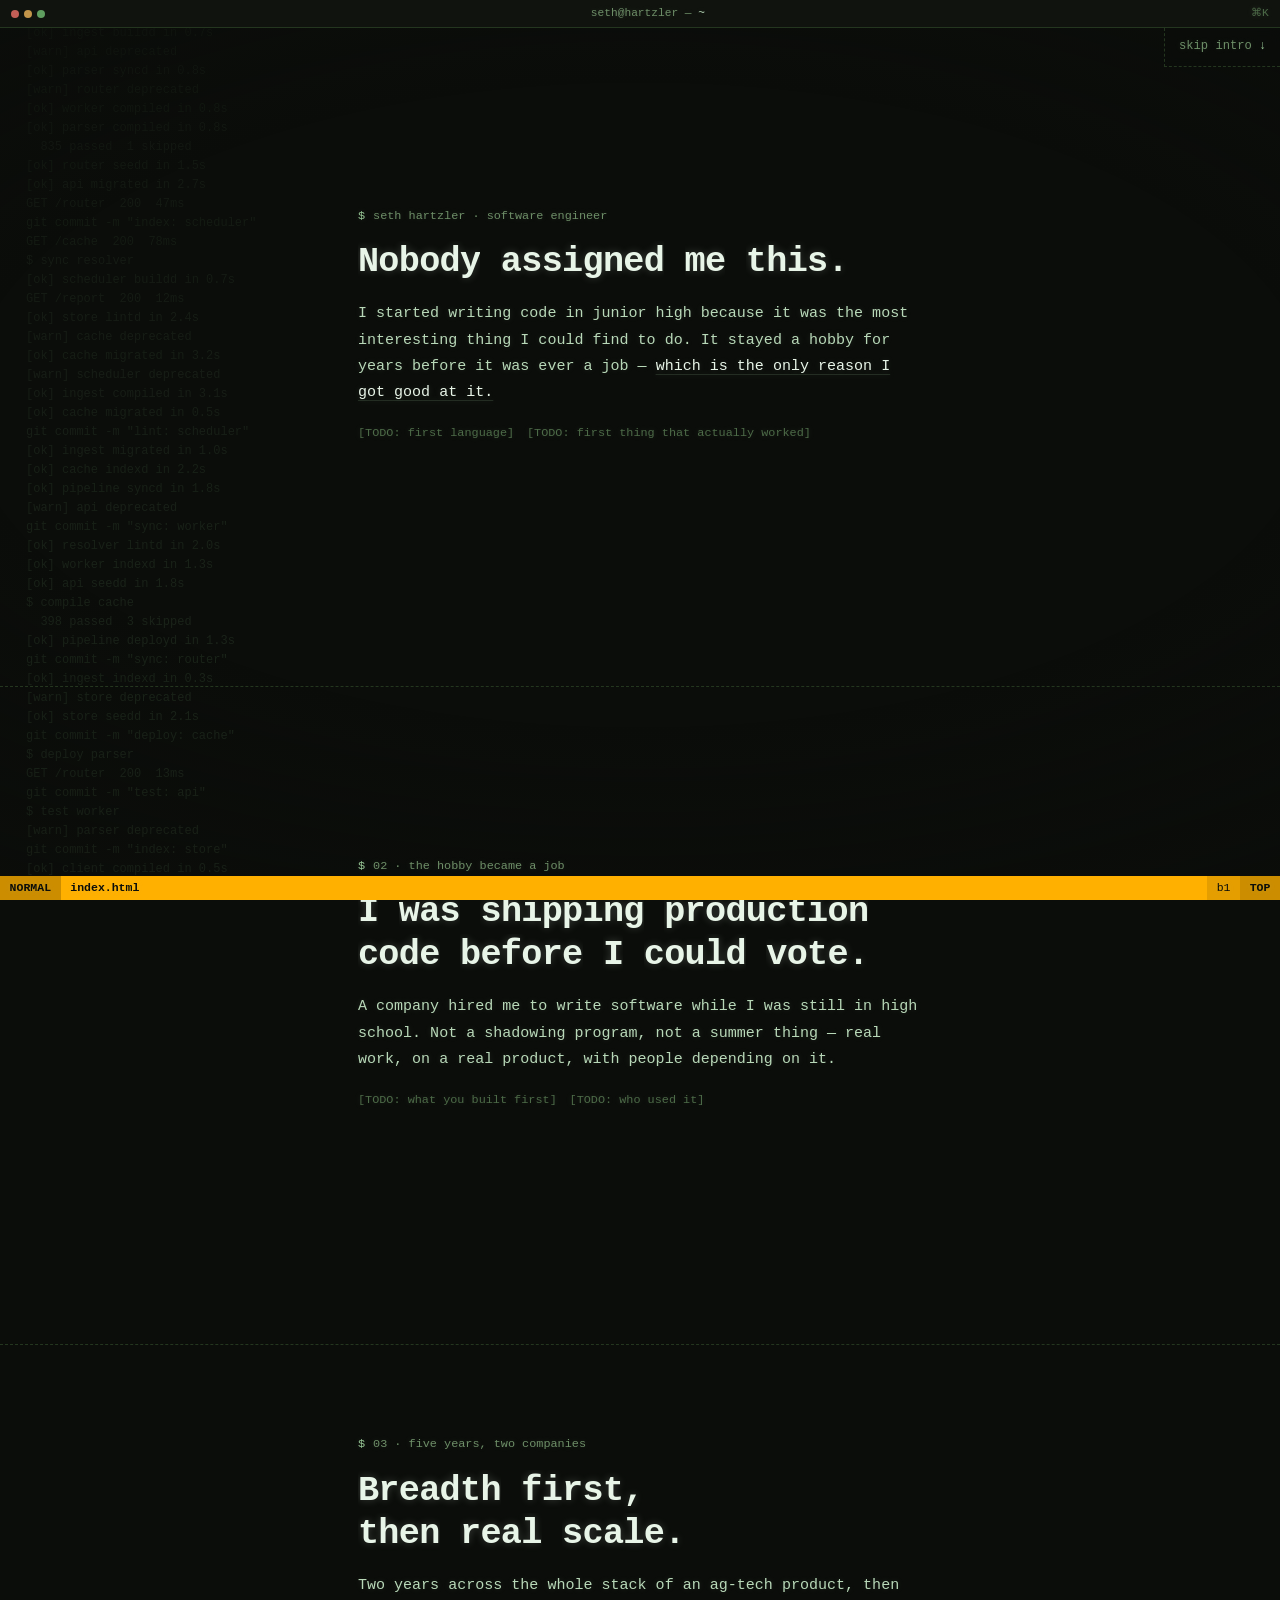
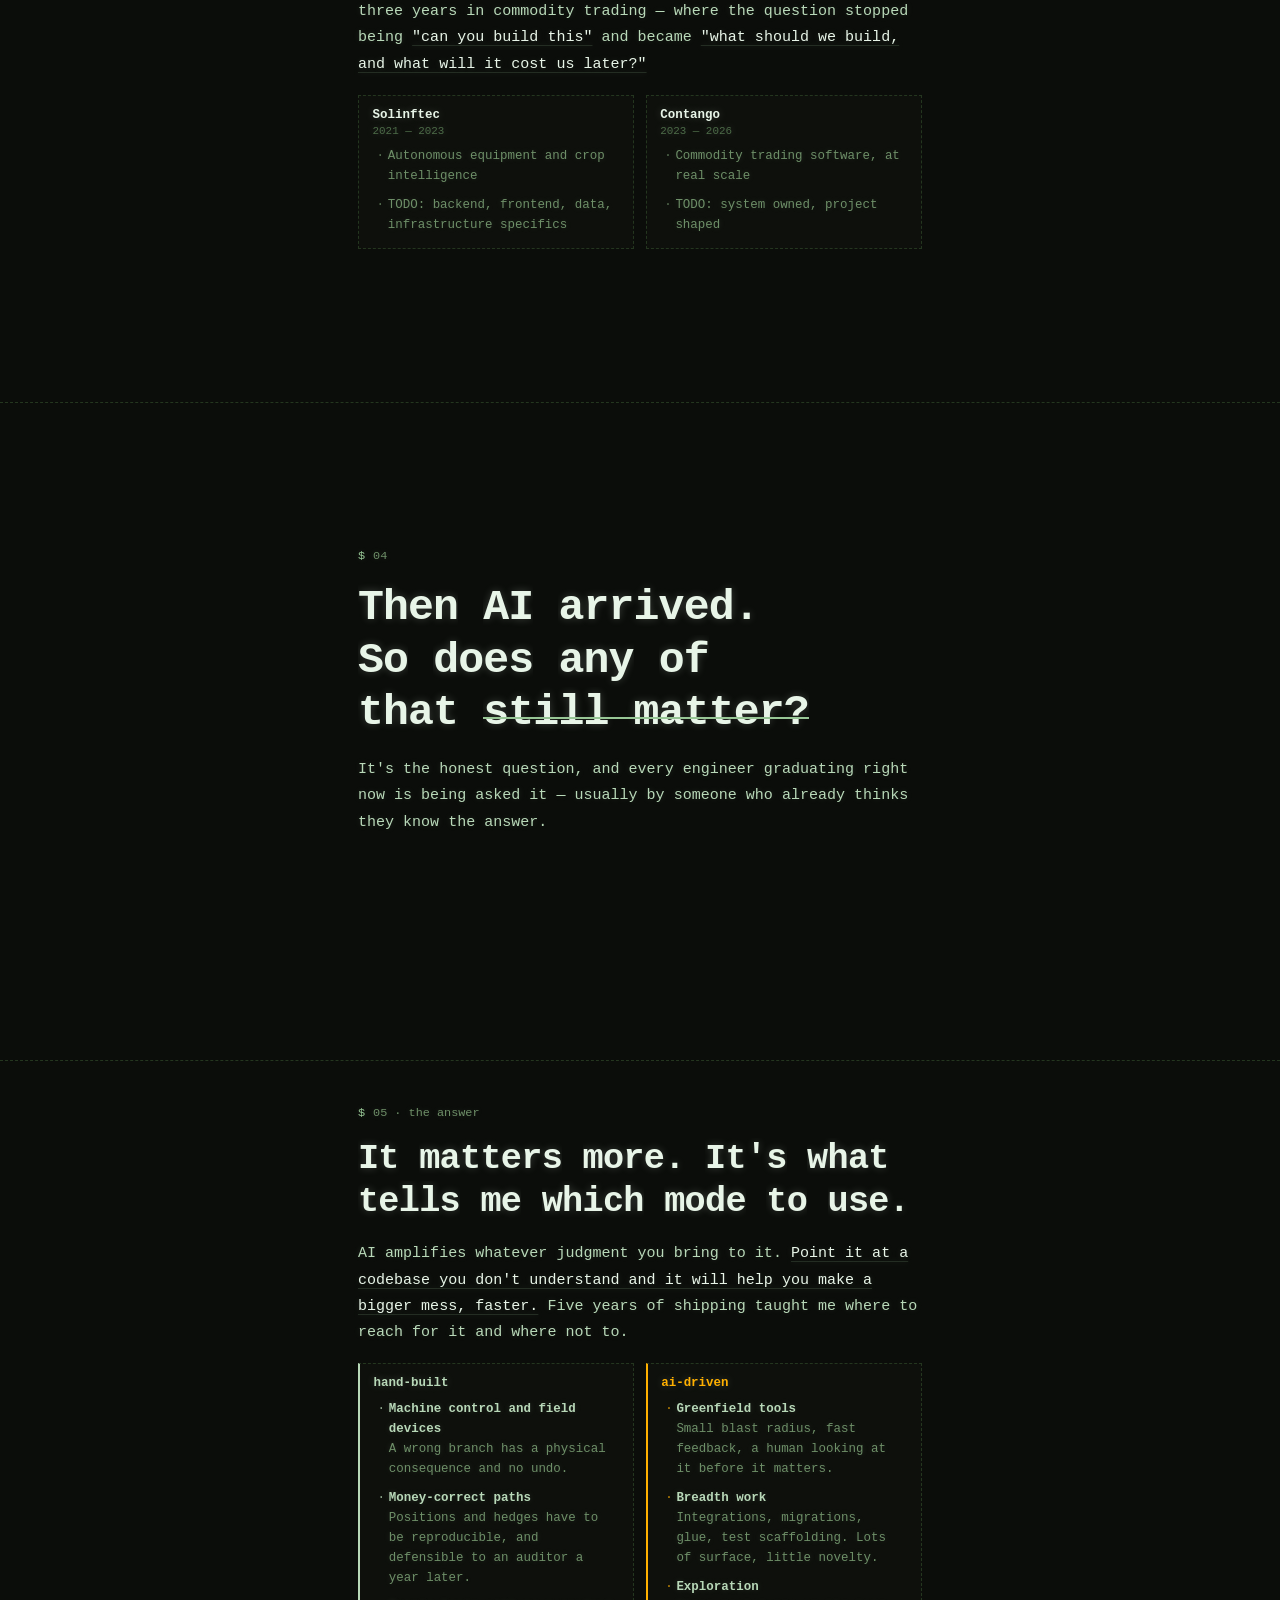
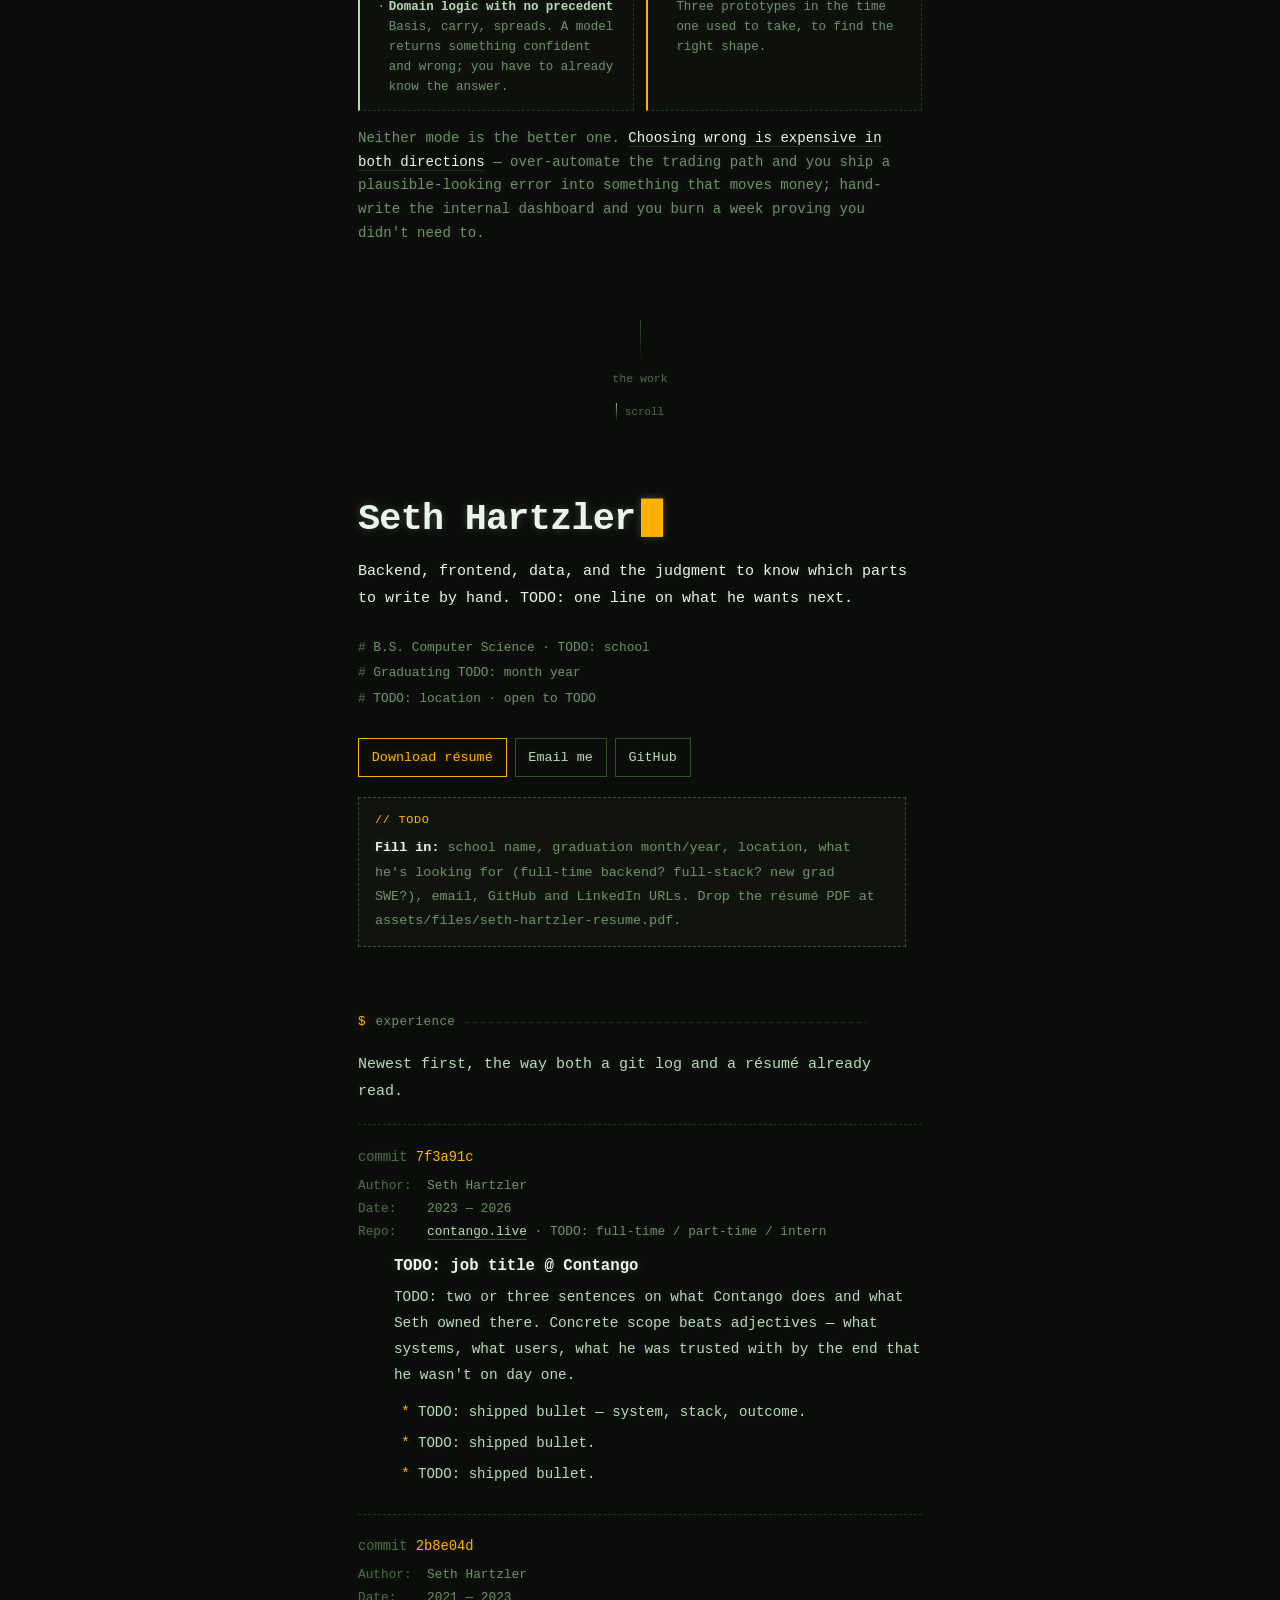
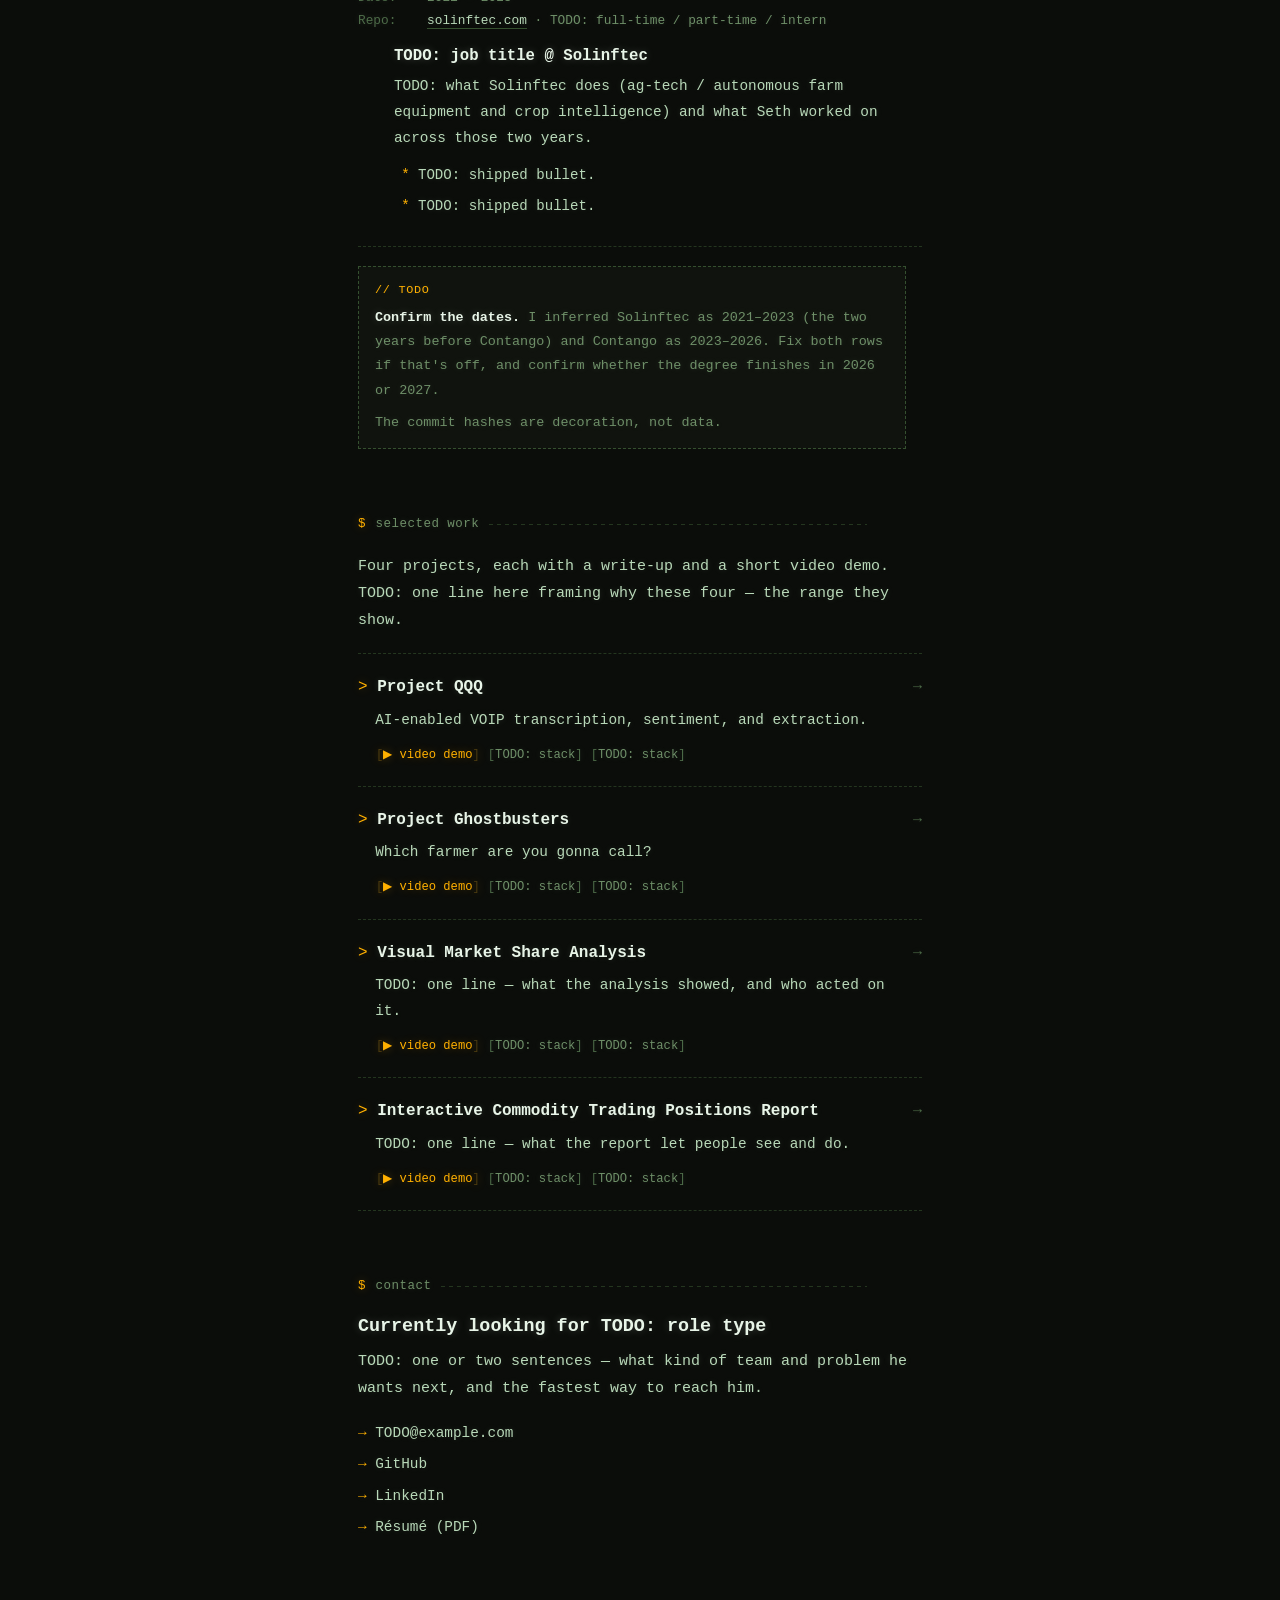
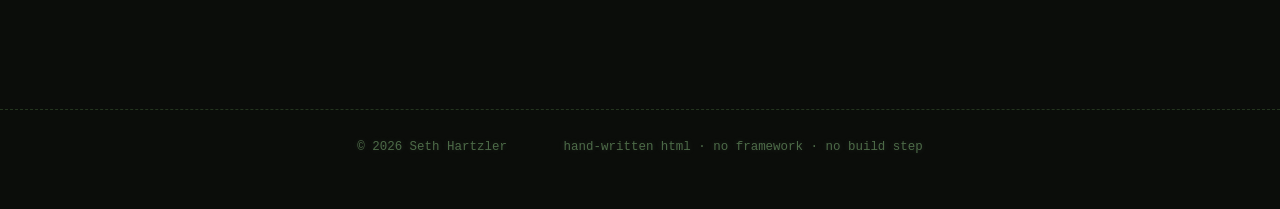
==== index.html @ ca071754 "Initial commit" ====
<!doctype html>
<html lang="en">
<head>
<meta charset="utf-8">
<meta name="viewport" content="width=device-width, initial-scale=1">
<title>Seth Hartzler — Software Engineer</title>
<meta name="description" content="Self-taught in junior high, shipping production code by high school, five years across ag-tech and commodity trading. Now building with AI leverage on top of it.">

<meta property="og:type" content="website">
<meta property="og:title" content="Seth Hartzler — Software Engineer">
<meta property="og:description" content="Five years of production engineering, started as a high school senior.">
<meta property="og:url" content="https://TODO-domain.com/">
<meta property="og:image" content="https://TODO-domain.com/assets/img/og.png">
<meta name="twitter:card" content="summary_large_image">

<link rel="stylesheet" href="assets/css/site.css">
<link rel="stylesheet" href="assets/css/story.css">
<link rel="icon" href="data:image/svg+xml,<svg xmlns='http://www.w3.org/2000/svg' viewBox='0 0 100 100'><text y='.82em' font-size='78' fill='%23ffb000' font-family='monospace'>&gt;_</text></svg>">
</head>
<body class="story">

<a class="skip" href="#site">Skip to content</a>

<canvas id="stream" aria-hidden="true"></canvas>
<div class="st-vig" aria-hidden="true"></div>

<a class="st-skip" href="#site">skip intro</a>

<header class="site-head">
  <div class="site-head__inner">
    <a class="brand" href="#site">Seth Hartzler</a>
    <nav class="nav">
      <a href="#projects">work</a>
      <a href="about.html">about</a>
      <a href="#contact">contact</a>
    </nav>
  </div>
</header>

<!-- ============================ THE INTRO ============================ -->
<div class="st-story">

  <!-- 1 -->
  <section class="st-beat" id="b1">
    <div class="st-inner">
      <p class="st-tag">seth hartzler · software engineer</p>
      <h2 data-split>Nobody assigned me this.</h2>
      <p class="st-lede st-rv">I started writing code in junior high because it was the most
        interesting thing I could find to do. It stayed a hobby for years before it was ever a
        job — <em>which is the only reason I got good at it.</em></p>
      <div class="st-chips st-rv st-rv--2">
        <span class="st-chip st-chip--ph">TODO: first language</span>
        <span class="st-chip st-chip--ph">TODO: first thing that actually worked</span>
      </div>
    </div>
    <div class="st-hint"><i></i>scroll</div>
  </section>

  <!-- 2 -->
  <section class="st-beat" id="b2">
    <div class="st-inner">
      <p class="st-tag">02 · the hobby became a job</p>
      <h2 data-split>I was shipping production code before I could vote.</h2>
      <p class="st-lede st-rv">A company hired me to write software while I was still in high
        school. Not a shadowing program, not a summer thing — real work, on a real product, with
        people depending on it.</p>
      <div class="st-chips st-rv st-rv--2">
        <span class="st-chip st-chip--ph">TODO: what you built first</span>
        <span class="st-chip st-chip--ph">TODO: who used it</span>
      </div>
    </div>
  </section>

  <!-- 3 · breadth then scale (formerly two separate beats) -->
  <section class="st-beat" id="b3">
    <div class="st-inner">
      <p class="st-tag">03 · five years, two companies</p>
      <h2 data-split>Breadth first, then real scale.</h2>
      <p class="st-lede st-rv">Two years across the whole stack of an ag-tech product, then three
        years in commodity trading — where the question stopped being <em>"can you build this"</em>
        and became <em>"what should we build, and what will it cost us later?"</em></p>
      <div class="st-cols st-rv st-rv--2">
        <div class="st-col">
          <h3>Solinftec<span>2021 — 2023</span></h3>
          <ul>
            <li>Autonomous equipment and crop intelligence</li>
            <li>TODO: backend, frontend, data, infrastructure specifics</li>
          </ul>
        </div>
        <div class="st-col">
          <h3>Contango<span>2023 — 2026</span></h3>
          <ul>
            <li>Commodity trading software, at real scale</li>
            <li>TODO: system owned, project shaped</li>
          </ul>
        </div>
      </div>
    </div>
  </section>

  <!-- 4 · the rupture -->
  <section class="st-beat" id="b4">
    <div class="st-inner">
      <p class="st-tag">04</p>
      <h2 data-split>Then AI arrived. So does any of that <span class="st-strike">still matter?</span></h2>
      <p class="st-lede st-rv">It's the honest question, and every engineer graduating right now
        is being asked it — usually by someone who already thinks they know the answer.</p>
    </div>
  </section>

  <!-- 5 · the answer, and the two modes -->
  <section class="st-beat" id="b5">
    <div class="st-inner">
      <p class="st-tag">05 · the answer</p>
      <h2 data-split>It matters more. It's what tells me which mode to use.</h2>
      <p class="st-lede st-rv">AI amplifies whatever judgment you bring to it. <em>Point it at a
        codebase you don't understand and it will help you make a bigger mess, faster.</em> Five
        years of shipping taught me where to reach for it and where not to.</p>

      <div class="st-cols st-rv st-rv--2">
        <div class="st-col st-col--hand">
          <h3>hand-built</h3>
          <ul>
            <li><b>Machine control and field devices</b>
              A wrong branch has a physical consequence and no undo.</li>
            <li><b>Money-correct paths</b>
              Positions and hedges have to be reproducible, and defensible to an auditor a year
              later.</li>
            <li><b>Domain logic with no precedent</b>
              Basis, carry, spreads. A model returns something confident and wrong; you have to
              already know the answer.</li>
          </ul>
        </div>
        <div class="st-col st-col--ai">
          <h3>ai-driven</h3>
          <ul>
            <li><b>Greenfield tools</b>
              Small blast radius, fast feedback, a human looking at it before it matters.</li>
            <li><b>Breadth work</b>
              Integrations, migrations, glue, test scaffolding. Lots of surface, little novelty.</li>
            <li><b>Exploration</b>
              Three prototypes in the time one used to take, to find the right shape.</li>
          </ul>
        </div>
      </div>

      <p class="st-close st-rv st-rv--2">Neither mode is the better one. <em>Choosing wrong is
        expensive in both directions</em> — over-automate the trading path and you ship a
        plausible-looking error into something that moves money; hand-write the internal dashboard
        and you burn a week proving you didn't need to.</p>
    </div>
  </section>

  <div class="st-handoff"><i></i>the work</div>
</div>

<main id="site">

  <!-- ===================================================== HERO ========= -->
  <section class="hero">
    <div class="wrap">
      <h1>Seth Hartzler</h1>
      <p class="lede">
        Backend, frontend, data, and the judgment to know which parts to write
        by hand. TODO: one line on what he wants next.
      </p>

      <div class="hero__meta">
        <span>B.S. Computer Science · TODO: school</span>
        <span>Graduating TODO: month year</span>
        <span>TODO: location · open to TODO</span>
      </div>

      <div class="actions">
        <a class="btn btn--primary" href="assets/files/seth-hartzler-resume.pdf">Download résumé</a>
        <a class="btn" href="mailto:TODO@example.com">Email me</a>
        <a class="btn" href="https://github.com/TODO">GitHub</a>
      </div>

      <div class="todo">
        <p><strong>Fill in:</strong> school name, graduation month/year, location,
        what he's looking for (full-time backend? full-stack? new grad SWE?), email,
        GitHub and LinkedIn URLs. Drop the résumé PDF at
        <code>assets/files/seth-hartzler-resume.pdf</code>.</p>
      </div>
    </div>
  </section>

  <!-- =============================================== EXPERIENCE ========= -->
  <section id="experience">
    <div class="wrap">
      <p class="eyebrow">Experience</p>
      <p>Newest first, the way both a git log and a résumé already read.</p>

      <div class="gitlog">

        <article class="commit">
          <p class="commit__hash">7f3a91c</p>
          <p class="commit__meta"><b>Author:</b> Seth Hartzler</p>
          <p class="commit__meta"><b>Date:</b> 2023 — 2026</p>
          <p class="commit__meta"><b>Repo:</b> <a href="https://contango.live" target="_blank" rel="noopener">contango.live</a> · TODO: full-time / part-time / intern</p>
          <div class="commit__body">
            <h3>TODO: job title @ Contango</h3>
            <p>
              TODO: two or three sentences on what Contango does and what Seth
              owned there. Concrete scope beats adjectives — what systems, what
              users, what he was trusted with by the end that he wasn't on day one.
            </p>
            <ul>
              <li>TODO: shipped bullet — system, stack, outcome.</li>
              <li>TODO: shipped bullet.</li>
              <li>TODO: shipped bullet.</li>
            </ul>
          </div>
        </article>

        <article class="commit">
          <p class="commit__hash">2b8e04d</p>
          <p class="commit__meta"><b>Author:</b> Seth Hartzler</p>
          <p class="commit__meta"><b>Date:</b> 2021 — 2023</p>
          <p class="commit__meta"><b>Repo:</b> <a href="https://www.solinftec.com/en-us/" target="_blank" rel="noopener">solinftec.com</a> · TODO: full-time / part-time / intern</p>
          <div class="commit__body">
            <h3>TODO: job title @ Solinftec</h3>
            <p>
              TODO: what Solinftec does (ag-tech / autonomous farm equipment and
              crop intelligence) and what Seth worked on across those two years.
            </p>
            <ul>
              <li>TODO: shipped bullet.</li>
              <li>TODO: shipped bullet.</li>
            </ul>
          </div>
        </article>

      </div>

      <div class="todo">
        <p><strong>Confirm the dates.</strong> I inferred Solinftec as 2021–2023
        (the two years before Contango) and Contango as 2023–2026. Fix both rows
        if that's off, and confirm whether the degree finishes in 2026 or 2027.</p>
        <p>The commit hashes are decoration, not data.</p>
      </div>
    </div>
  </section>

  <!-- ================================================= PROJECTS ========= -->
  <section id="projects">
    <div class="wrap">
      <p class="eyebrow">Selected work</p>
      <p>
        Four projects, each with a write-up and a short video demo.
        TODO: one line here framing why these four — the range they show.
      </p>

      <div class="projects">

        <a class="project" href="projects/project-qqq.html">
          <div class="project__row">
            <span class="project__name">Project QQQ</span>
            <span class="project__arrow">→</span>
          </div>
          <p class="project__desc">
            AI-enabled VOIP transcription, sentiment, and extraction.
          </p>
          <div class="project__tags">
            <span class="tag tag--video">▶ video demo</span>
            <span class="tag">TODO: stack</span>
            <span class="tag">TODO: stack</span>
          </div>
        </a>

        <a class="project" href="projects/project-ghostbusters.html">
          <div class="project__row">
            <span class="project__name">Project Ghostbusters</span>
            <span class="project__arrow">→</span>
          </div>
          <p class="project__desc">
            Which farmer are you gonna call?
          </p>
          <div class="project__tags">
            <span class="tag tag--video">▶ video demo</span>
            <span class="tag">TODO: stack</span>
            <span class="tag">TODO: stack</span>
          </div>
        </a>

        <a class="project" href="projects/market-share-analysis.html">
          <div class="project__row">
            <span class="project__name">Visual Market Share Analysis</span>
            <span class="project__arrow">→</span>
          </div>
          <p class="project__desc">
            TODO: one line — what the analysis showed, and who acted on it.
          </p>
          <div class="project__tags">
            <span class="tag tag--video">▶ video demo</span>
            <span class="tag">TODO: stack</span>
            <span class="tag">TODO: stack</span>
          </div>
        </a>

        <a class="project" href="projects/positions-report.html">
          <div class="project__row">
            <span class="project__name">Interactive Commodity Trading Positions Report</span>
            <span class="project__arrow">→</span>
          </div>
          <p class="project__desc">
            TODO: one line — what the report let people see and do.
          </p>
          <div class="project__tags">
            <span class="tag tag--video">▶ video demo</span>
            <span class="tag">TODO: stack</span>
            <span class="tag">TODO: stack</span>
          </div>
        </a>

      </div>
    </div>
  </section>

  <!-- ================================================== CONTACT ========= -->
  <section id="contact">
    <div class="wrap">
      <p class="eyebrow">Contact</p>
      <h2>Currently looking for TODO: role type</h2>
      <p>
        TODO: one or two sentences — what kind of team and problem he wants next,
        and the fastest way to reach him.
      </p>
      <div class="contact-links">
        <a href="mailto:TODO@example.com">TODO@example.com</a>
        <a href="https://github.com/TODO" target="_blank" rel="noopener">GitHub</a>
        <a href="https://linkedin.com/in/TODO" target="_blank" rel="noopener">LinkedIn</a>
        <a href="assets/files/seth-hartzler-resume.pdf">Résumé (PDF)</a>
      </div>
    </div>
  </section>

</main>

<footer class="site-foot">
  <div class="wrap">
    <span>© <span id="year">2026</span> Seth Hartzler</span>
    <span>hand-written html · no framework · no build step</span>
  </div>
</footer>

<script src="assets/js/site.js"></script>
<script src="assets/js/terminal.js"></script>
<script src="assets/js/story.js"></script>
</body>
</html>
---- assets/css/site.css ----
/* ==========================================================================
   Seth Hartzler — portfolio
   Design system: TERMINAL. Committed single theme (phosphor on near-black).
   No build step, no dependencies, no webfonts.

   Two deliberate constraints:
     · Everything is monospace, but prose is tuned (15px / 1.8 / 68ch) so the
       long project write-ups stay readable rather than authentically painful.
     · A real print stylesheet at the bottom flips the whole site to black-on-
       white, because recruiters print things and phosphor-on-black does not.
   ========================================================================== */

:root{
  /* ground */
  --bg:#0b0d0a;
  --bg-raised:#10130e;
  --bg-sunken:#070805;

  /* phosphor */
  --text:#b8d8b8;        /* body */
  --text-bright:#e8f5e8; /* headings, emphasis */
  --text-mute:#6e8f68;   /* secondary — 5.4:1 on --bg, passes AA */
  --text-dim:#4d6b48;    /* decoration only, never sole carrier of meaning */

  /* amber — the single accent. Used sparingly: it means "act here". */
  --amber:#ffb000;
  --amber-dim:#4a3a10;

  --rule:#24361f;
  --rule-firm:#35502f;

  --mono:ui-monospace,SFMono-Regular,"SF Mono",Menlo,Consolas,"Liberation Mono",monospace;

  --measure:68ch;
  --gutter:1.5rem;
}

/* --- reset ---------------------------------------------------------------- */
*,*::before,*::after{box-sizing:border-box}
html{-webkit-text-size-adjust:100%;scroll-behavior:smooth}
@media (prefers-reduced-motion:reduce){
  html{scroll-behavior:auto}
  *,*::before,*::after{animation:none!important;transition-duration:.01ms!important}
}
body{
  margin:0;
  background:var(--bg);
  color:var(--text);
  font-family:var(--mono);
  font-size:15px;
  line-height:1.8;
  -webkit-font-smoothing:antialiased;
}
img,video{max-width:100%;height:auto;display:block}
a{color:inherit}

/* --- layout --------------------------------------------------------------- */
.wrap{max-width:var(--measure);margin:0 auto;padding:0 var(--gutter)}
.wrap--wide{max-width:82ch}
main{padding-bottom:6rem}
section+section{margin-top:4rem}

/* --- header --------------------------------------------------------------- */
.site-head{
  position:sticky;top:0;z-index:50;
  background:rgba(11,13,10,.92);
  backdrop-filter:blur(8px);
  border-bottom:1px dashed var(--rule);
}
.site-head__inner{
  max-width:82ch;margin:0 auto;padding:.7rem var(--gutter);
  display:flex;align-items:center;gap:1.1rem;
}
.brand{text-decoration:none;margin-right:auto;color:var(--amber);font-size:.92rem}
.brand::before{content:"~/";color:var(--text-dim)}
.brand:hover{color:var(--text-bright)}

.nav{display:flex;gap:.85rem;align-items:center}
.nav a{text-decoration:none;color:var(--text-mute);font-size:.84rem}
.nav a::before{content:"[";color:var(--text-dim)}
.nav a::after{content:"]";color:var(--text-dim)}
.nav a:hover{color:var(--text-bright)}
.nav a:hover::before,.nav a:hover::after{color:var(--amber)}
.nav a[aria-current="page"]{color:var(--text-bright)}
.nav a[aria-current="page"]::before,
.nav a[aria-current="page"]::after{color:var(--amber)}
@media (max-width:34rem){
  .site-head__inner{gap:.7rem}
  .nav{gap:.55rem}
  .nav a{font-size:.78rem}
}

/* --- type ----------------------------------------------------------------- */
h1,h2,h3{line-height:1.25;margin:0 0 .6rem;color:var(--text-bright);font-weight:700}
h1{font-size:clamp(1.7rem,5vw,2.3rem);letter-spacing:-.02em}
h2{font-size:1.15rem}
h3{font-size:1rem}
p{margin:0 0 1.2rem;max-width:var(--measure)}
p.lede{color:var(--text-bright)}
strong{color:var(--text-bright);font-weight:700}
em{color:var(--text-bright);font-style:normal;text-decoration:underline;
   text-decoration-color:var(--amber-dim);text-underline-offset:3px}

/* section labels read as commands: `$ experience` ------------------------- */
.eyebrow{
  font-size:.78rem;letter-spacing:.04em;text-transform:lowercase;
  color:var(--text-mute);margin:0 0 1.1rem;
  display:flex;align-items:center;gap:.6rem;
}
.eyebrow::before{content:"$";color:var(--amber);flex:none}
.eyebrow::after{content:"";flex:1;height:1px;
  background:repeating-linear-gradient(90deg,var(--rule) 0 4px,transparent 4px 8px)}

.link{color:var(--amber);text-decoration:none;border-bottom:1px solid var(--amber-dim)}
.link:hover{border-bottom-color:var(--amber)}

/* --- hero ----------------------------------------------------------------- */
.hero{padding:3.5rem 0 0}
.hero h1{margin-bottom:.9rem}
.hero h1::after{
  content:"\2588";color:var(--amber);font-weight:400;margin-left:.15em;
  animation:cursor 1.05s steps(1) infinite;
}
@keyframes cursor{0%,50%{opacity:1}51%,100%{opacity:0}}
.hero .lede{max-width:62ch}
.hero__meta{
  font-size:.8rem;color:var(--text-mute);
  display:flex;flex-direction:column;gap:.15rem;margin-top:1.5rem;
}
.hero__meta span::before{content:"# ";color:var(--text-dim)}

.actions{display:flex;flex-wrap:wrap;gap:.5rem;margin-top:1.8rem}
.btn{
  display:inline-flex;align-items:center;gap:.4rem;
  padding:.4rem .8rem;font-size:.84rem;text-decoration:none;
  border:1px solid var(--rule-firm);color:var(--text);background:transparent;
  transition:border-color .15s,color .15s;
}
.btn:hover{border-color:var(--text-mute);color:var(--text-bright)}
.btn--primary{border-color:var(--amber);color:var(--amber)}
.btn--primary:hover{background:var(--amber);color:#0b0d0a;border-color:var(--amber)}

/* --- experience ----------------------------------------------------------- */
.role{
  display:grid;grid-template-columns:11ch 1fr;gap:0 1.5rem;
  padding:1.3rem 0;border-top:1px dashed var(--rule);
}
.role:last-child{border-bottom:1px dashed var(--rule)}
.role__when{font-size:.8rem;color:var(--text-mute);padding-top:.2rem;
            font-variant-numeric:tabular-nums}
.role__title{margin:0 0 .1rem;font-size:1rem}
.role__title::before{content:"> ";color:var(--amber)}
.role__org{font-size:.82rem;color:var(--text-mute);margin:0 0 .8rem}
.role__org a{color:var(--text);text-decoration:none;border-bottom:1px solid var(--rule-firm)}
.role__org a:hover{color:var(--amber);border-bottom-color:var(--amber)}
.role p:last-child{margin-bottom:0}
.role ul{margin:0;padding-left:0;list-style:none}
.role li{margin-bottom:.4rem;padding-left:1.4rem;position:relative}
.role li::before{content:"·";position:absolute;left:.45rem;color:var(--amber)}
@media (max-width:34rem){
  .role{grid-template-columns:1fr}
  .role__when{padding-top:0;margin-bottom:.35rem}
}

/* --- project list --------------------------------------------------------- */
.projects{display:grid;gap:0}
.project{
  display:block;text-decoration:none;
  padding:1.2rem 0;border-top:1px dashed var(--rule);
}
.project:last-child{border-bottom:1px dashed var(--rule)}
.project__row{display:flex;align-items:baseline;gap:.6rem}
.project__name{font-size:1rem;color:var(--text-bright);font-weight:700}
.project__name::before{content:"> ";color:var(--amber);font-weight:400}
.project__arrow{margin-left:auto;color:var(--text-dim);transition:transform .18s ease,color .18s}
.project:hover .project__name{color:var(--amber)}
.project:hover .project__arrow{transform:translateX(4px);color:var(--amber)}
.project__desc{color:var(--text);margin:.35rem 0 .7rem;font-size:.9rem;
               padding-left:2ch;max-width:62ch}
.project__tags{display:flex;flex-wrap:wrap;gap:.5rem;padding-left:2ch}

.tag{font-size:.76rem;color:var(--text-mute)}
.tag::before{content:"[";color:var(--text-dim)}
.tag::after{content:"]";color:var(--text-dim)}
.tag--video{color:var(--amber)}
.tag--video::before,.tag--video::after{color:var(--amber-dim)}

/* --- project page --------------------------------------------------------- */
.backlink{font-size:.8rem;color:var(--text-mute);text-decoration:none;
          display:inline-block;margin:2.2rem 0 1.4rem}
.backlink:hover{color:var(--amber)}

.pj-head{padding-bottom:1.8rem;border-bottom:1px dashed var(--rule)}
.pj-facts{display:grid;grid-template-columns:repeat(auto-fit,minmax(16ch,1fr));
          gap:1rem;margin-top:1.6rem}
.pj-fact dt{font-size:.72rem;color:var(--text-dim);margin-bottom:.15rem}
.pj-fact dt::before{content:"# "}
.pj-fact dd{margin:0;font-size:.86rem;color:var(--text-bright)}

/* video: framed like a terminal window ------------------------------------ */
.video{margin:2.2rem 0;border:1px solid var(--rule-firm);background:var(--bg-sunken)}
.video::before{
  content:"● ● ●";display:block;font-size:.6rem;letter-spacing:.35em;
  color:var(--text-dim);padding:.4rem .7rem;border-bottom:1px solid var(--rule);
  background:var(--bg-raised);
}
.video video,.video iframe{width:100%;display:block;aspect-ratio:16/9;border:0}
.video__cap{font-size:.78rem;color:var(--text-mute);padding:.6rem .8rem;
            border-top:1px dashed var(--rule);background:var(--bg-raised)}

/* prose: the readability concession --------------------------------------- */
.prose{max-width:var(--measure)}
.prose h2{margin-top:2.5rem;font-size:1.1rem}
.prose h2::before{content:"## ";color:var(--amber);font-weight:400}
.prose h3{margin-top:1.8rem;font-size:.96rem}
.prose h3::before{content:"### ";color:var(--text-dim);font-weight:400}
.prose ul,.prose ol{padding-left:0;list-style:none}
.prose ul li{margin-bottom:.5rem;padding-left:1.6rem;position:relative}
.prose ul li::before{content:"-";position:absolute;left:.45rem;color:var(--amber)}
.prose ol{counter-reset:n}
.prose ol li{margin-bottom:.5rem;padding-left:2.2rem;position:relative;counter-increment:n}
.prose ol li::before{content:counter(n)".";position:absolute;left:.3rem;color:var(--amber);
                     font-variant-numeric:tabular-nums}
.prose code{background:var(--bg-raised);border:1px solid var(--rule);padding:.05em .3em;
            color:var(--text-bright)}
.prose blockquote{margin:1.4rem 0;padding:.1rem 0 .1rem 1rem;
                  border-left:2px solid var(--amber);color:var(--text-mute)}

.pj-nav{display:flex;justify-content:space-between;gap:1rem;
        margin-top:3.5rem;padding-top:1.3rem;border-top:1px dashed var(--rule);font-size:.85rem}
.pj-nav a{color:var(--text-mute);text-decoration:none}
.pj-nav a:hover{color:var(--amber)}

/* --- TODO callout: a commented-out block --------------------------------- */
.todo{
  border:1px dashed var(--rule-firm);background:var(--bg-raised);
  padding:.8rem 1rem;margin:1.2rem 0;font-size:.84rem;color:var(--text-mute);
  max-width:var(--measure);
}
.todo::before{
  content:"// TODO";display:block;color:var(--amber);font-size:.74rem;
  letter-spacing:.06em;margin-bottom:.3rem;
}
.todo p{margin:0;max-width:none}
.todo p+p{margin-top:.5rem}

/* --- contact / footer ----------------------------------------------------- */
.contact-links{display:flex;flex-direction:column;gap:.35rem;margin-top:1rem}
.contact-links a{font-size:.9rem;text-decoration:none;color:var(--text);width:max-content}
.contact-links a::before{content:"→ ";color:var(--amber)}
.contact-links a:hover{color:var(--amber)}

.site-foot{
  border-top:1px dashed var(--rule);margin-top:4.5rem;padding:1.6rem 0;
  font-size:.78rem;color:var(--text-dim);
}
.site-foot .wrap{max-width:82ch;display:flex;justify-content:space-between;
                 gap:1rem;flex-wrap:wrap}

/* --- a11y ----------------------------------------------------------------- */
.skip{position:absolute;left:-9999px;top:0;background:var(--amber);color:#0b0d0a;
      padding:.45rem .85rem;z-index:100;text-decoration:none}
.skip:focus{left:.5rem;top:.5rem}
:focus-visible{outline:2px solid var(--amber);outline-offset:3px}
::selection{background:var(--amber);color:#0b0d0a}

/* ==========================================================================
   PRINT — the whole point of this block: a recruiter hitting Cmd+P gets a
   clean black-on-white document, not forty sheets of black toner.
   ========================================================================== */
@media print{
  :root{
    --bg:#fff;--bg-raised:#fff;--bg-sunken:#fff;
    --text:#000;--text-bright:#000;--text-mute:#444;--text-dim:#666;
    --amber:#000;--amber-dim:#999;--rule:#bbb;--rule-firm:#888;
  }
  body{background:#fff;color:#000;font-size:10.5pt;line-height:1.5}
  .site-head,.site-foot,.video,.skip,.backlink,.pj-nav,.actions{display:none}
  .hero h1::after{display:none}          /* no blinking cursor on paper */
  .wrap,.wrap--wide,.prose,p{max-width:none}
  .hero{padding-top:0}
  a{text-decoration:none}
  .link,.role__org a{border:0}
  /* spell out link targets, since a printed page can't be clicked */
  .contact-links a::after{content:" (" attr(href) ")";font-size:9pt;color:#555}
  .todo{border:1px solid #bbb}
  section+section{margin-top:1.5rem}
  .role,.project{break-inside:avoid}
}

/* ==========================================================================
   TERMINAL IDIOMS
   Window chrome, the vim-style bottom bar (status line AND command prompt —
   one line doing both jobs, the way vim does), the command palette, git-log
   experience, and phosphor glow.

   The chrome, bar and palette are injected by terminal.js rather than
   duplicated into six HTML files. They are progressive enhancement: with JS
   off the site is exactly what it was.
   ========================================================================== */

:root{ --winbar:28px; --statusbar:24px; }

/* --- 18 · phosphor glow ---------------------------------------------------
   A faint shadow in each element's own hue. Enough to warm the page; not
   enough to soften an edge. Dropped entirely for print. */
body{text-shadow:0 0 6px rgba(184,216,184,.16)}
h1,h2,h3,strong,.text-bright{text-shadow:0 0 9px rgba(232,245,232,.22)}
.brand,.btn--primary,.tag--video,.eyebrow::before,.project__name::before{
  text-shadow:0 0 10px rgba(255,176,0,.30)}

/* --- 01 · window chrome --------------------------------------------------- */
body.has-chrome{padding-top:var(--winbar);padding-bottom:var(--statusbar)}
.win-bar{
  position:fixed;top:0;left:0;right:0;height:var(--winbar);z-index:90;
  display:flex;align-items:center;gap:.5rem;padding:0 .7rem;
  background:var(--bg-raised);border-bottom:1px solid var(--rule);
  font-size:.7rem;color:var(--text-dim);
}
.win-dots{display:flex;gap:.3rem;flex:none}
.win-dots i{width:8px;height:8px;border-radius:50%;display:block}
.win-dots i:nth-child(1){background:#c25f57}
.win-dots i:nth-child(2){background:#c2954a}
.win-dots i:nth-child(3){background:#5f9e5f}
.win-title{margin:0 auto;color:var(--text-mute);white-space:nowrap;overflow:hidden;
           text-overflow:ellipsis;max-width:70%}
.win-title b{color:var(--text);font-weight:400}
.win-hint{flex:none;color:var(--text-dim)}
@media (max-width:40rem){.win-hint{display:none}}

/* the sticky page header sits below the title bar */
.site-head{top:var(--winbar)}

/* --- 03 + 05 · the bottom bar --------------------------------------------
   Status by default; press : or / and it becomes the command prompt. */
.bar{
  position:fixed;left:0;right:0;bottom:0;z-index:95;height:var(--statusbar);
  display:flex;align-items:stretch;font-size:.72rem;
  background:var(--amber);color:#0b0d0a;
}
.bar__mode{padding:0 .6rem;display:flex;align-items:center;font-weight:700;
           background:rgba(0,0,0,.20);flex:none}
.bar__file{padding:0 .6rem;display:flex;align-items:center;font-weight:600;
           white-space:nowrap;overflow:hidden;text-overflow:ellipsis}
.bar__sect{padding:0 .6rem;display:flex;align-items:center;margin-left:auto;
           background:rgba(0,0,0,.10);white-space:nowrap;flex:none}
.bar__pct{padding:0 .6rem;display:flex;align-items:center;font-weight:700;
          background:rgba(0,0,0,.20);flex:none;font-variant-numeric:tabular-nums}
@media (max-width:44rem){.bar__sect{display:none}}

/* command mode: the bar goes dark and grows a prompt */
.bar.cmd{background:var(--bg-sunken);color:var(--text);
         border-top:1px solid var(--rule-firm);height:auto;min-height:var(--statusbar);
         flex-direction:column;align-items:stretch}
.bar.cmd .bar__mode,.bar.cmd .bar__file,.bar.cmd .bar__sect,.bar.cmd .bar__pct{display:none}
.bar__cli{display:none;padding:.25rem .6rem;align-items:center;gap:.4rem}
.bar.cmd .bar__cli{display:flex}
.bar__ps{color:var(--amber);flex:none}
.bar__wrap{position:relative;flex:1;min-width:0}
.bar__ghost{position:absolute;inset:0;pointer-events:none;white-space:pre;
            color:var(--text-dim);font:inherit;line-height:inherit}
.bar__ghost b{color:transparent;font-weight:400}
.bar__in{width:100%;background:transparent;border:0;outline:0;color:var(--text-bright);
         font:inherit;line-height:inherit;padding:0;caret-color:var(--amber)}
.bar__out{display:none;padding:.1rem .6rem .4rem 1.9rem;color:var(--text-mute);
          font-size:.74rem;max-height:7rem;overflow-y:auto}
.bar.cmd .bar__out{display:block}
.bar__out div{white-space:pre-wrap}
.bar__out .err{color:#e0736b}
.bar__comp{display:none;gap:.6rem;flex-wrap:wrap;padding:0 .6rem .35rem 1.9rem;font-size:.7rem}
.bar.cmd .bar__comp{display:flex}
.bar__comp b{font-weight:400;color:var(--text-mute)}
.bar__comp b.sel{color:var(--amber);text-decoration:underline}

/* --- 06 · command palette ------------------------------------------------- */
.pal{position:fixed;inset:0;z-index:120;display:none;
     background:rgba(7,8,5,.72);backdrop-filter:blur(3px);
     align-items:flex-start;justify-content:center;padding:12vh 1rem 1rem}
.pal.open{display:flex}
.pal__box{width:min(46rem,100%);background:var(--bg-raised);
          border:1px solid var(--rule-firm);box-shadow:0 18px 60px rgba(0,0,0,.55)}
.pal__in{width:100%;background:var(--bg-sunken);border:0;
         border-bottom:1px solid var(--rule);outline:0;color:var(--text-bright);
         font:inherit;font-size:.9rem;padding:.6rem .8rem;caret-color:var(--amber)}
.pal__l{list-style:none;margin:0;padding:.3rem;max-height:46vh;overflow-y:auto}
.pal__l li{padding:.35rem .55rem;font-size:.84rem;color:var(--text-mute);
           display:flex;gap:.6rem;align-items:baseline;cursor:pointer}
.pal__l li .k{margin-left:auto;color:var(--text-dim);font-size:.72rem}
.pal__l li.on{background:var(--bg-sunken);color:var(--amber)}
.pal__l li.on .k{color:var(--amber)}
.pal__l li.none{color:var(--text-dim);cursor:default}
.pal__foot{border-top:1px dashed var(--rule);padding:.35rem .8rem;
           font-size:.68rem;color:var(--text-dim);display:flex;gap:1rem}

/* --- 11 · experience as git log ------------------------------------------- */
.gitlog{margin-top:.4rem}
.commit{padding:1.3rem 0;border-top:1px dashed var(--rule)}
.commit:last-child{border-bottom:1px dashed var(--rule)}
.commit__hash{margin:0 0 .2rem;font-size:.86rem;color:var(--amber)}
.commit__hash::before{content:"commit ";color:var(--text-dim)}
.commit__meta{margin:0;font-size:.8rem;color:var(--text-mute)}
.commit__meta b{display:inline-block;width:8ch;color:var(--text-dim);font-weight:400}
.commit__meta a{color:var(--text);text-decoration:none;border-bottom:1px solid var(--rule-firm)}
.commit__meta a:hover{color:var(--amber);border-bottom-color:var(--amber)}
.commit__body{padding-left:4ch;margin-top:.9rem}
.commit__body h3{font-size:.98rem;margin:0 0 .5rem}
.commit__body h3::before{content:"";}
.commit__body p{font-size:.9rem;margin-bottom:.7rem}
.commit__body ul{margin:0;padding-left:0;list-style:none}
.commit__body li{margin-bottom:.35rem;padding-left:1.5rem;position:relative;font-size:.88rem}
.commit__body li::before{content:"*";position:absolute;left:.45rem;color:var(--amber)}
@media (max-width:34rem){.commit__body{padding-left:1.5ch}}

@media print{
  body{text-shadow:none}
  h1,h2,h3,strong{text-shadow:none}
  .win-bar,.bar,.pal{display:none!important}
  body.has-chrome{padding-top:0;padding-bottom:0}
  .commit__hash{color:#000}
}
---- assets/css/story.css ----
/* ==========================================================================
   Story intro — lives at the top of index.html, above the site itself.
   Loaded after site.css and reuses its tokens, .wrap, .btn and .todo.
   All classes are .st- prefixed so nothing collides with the main site.

   Alignment rule: the story uses the SAME centered 68ch column as the rest
   of the page, so scrolling out of the intro doesn't shift the text.
   ========================================================================== */

:root{
  --st-h:118; --st-s:30%; --st-l:68%;        /* driven by scroll, see story.js */
  --st:hsl(var(--st-h) var(--st-s) var(--st-l));
  --st-faint:hsl(var(--st-h) var(--st-s) var(--st-l) / .16);
}

body.story{overflow-x:hidden}

/* ---------- fixed background ---------- */
#stream{position:fixed;inset:0;z-index:0;pointer-events:none;display:block;
  transition:opacity .25s linear}
.st-vig{position:fixed;inset:0;z-index:1;pointer-events:none;
  background:radial-gradient(125% 85% at 50% 45%,transparent 42%,rgba(11,13,10,.80) 100%);
  transition:opacity .25s linear}

/* ---------- header: hidden during the intro, slides in with the site ------ */
body.story .site-head{position:fixed;top:var(--winbar);left:0;right:0;
  transform:translateY(-101%);transition:transform .45s cubic-bezier(.2,.8,.3,1)}
body.story .site-head.show{transform:none}

/* ---------- skip ---------- */
.st-skip{position:fixed;top:var(--winbar);right:0;z-index:60;
  display:flex;align-items:center;gap:.45rem;
  padding:.5rem .85rem;font-size:.76rem;text-decoration:none;
  color:var(--text-mute);background:rgba(11,13,10,.9);
  border-left:1px dashed var(--rule);border-bottom:1px dashed var(--rule);
  backdrop-filter:blur(6px);transition:opacity .3s,color .2s}
.st-skip::after{content:"↓";color:var(--st)}
.st-skip:hover{color:var(--text-bright)}
.st-skip.gone{opacity:0;pointer-events:none}

/* ---------- beats ---------- */
.st-story{position:relative;z-index:5}
.st-beat{min-height:66svh;display:flex;align-items:center;padding:2.6rem 0}
.st-beat+.st-beat{border-top:1px dashed var(--rule)}
.st-inner{width:100%;max-width:68ch;margin:0 auto;padding:0 var(--gutter)}

.st-tag{font-size:.74rem;color:var(--text-mute);margin:0 0 .9rem;
  display:flex;align-items:center;gap:.5rem}
.st-tag::before{content:"$";color:var(--st);flex:none}

.st-beat h2{font-size:clamp(1.45rem,3.6vw,2.2rem);line-height:1.22;letter-spacing:-.02em;
  font-weight:700;color:var(--text-bright);margin:0 0 1rem;text-wrap:balance}
.st-w{display:inline-block;overflow:hidden;vertical-align:bottom}
.st-w b{display:inline-block;font-weight:inherit}

.st-lede{font-size:.94rem;line-height:1.75;color:var(--text);margin:0 0 1.1rem;max-width:none}
.st-lede em,.st-close em{color:var(--text-bright);font-style:normal;
  text-decoration:underline;text-decoration-color:var(--st-faint);text-underline-offset:4px}
.st-close{font-size:.88rem;line-height:1.7;color:var(--text-mute);margin:1rem 0 0;max-width:none}

/* staged reveal — gated on .js so no-JS shows everything */
.js .st-beat h2 .st-w b,.js .st-rv{opacity:0;transform:translateY(.7em)}
.js .st-beat.on h2 .st-w b,.js .st-beat.on .st-rv{opacity:1;transform:none;
  transition:opacity .55s cubic-bezier(.2,.8,.3,1),transform .55s cubic-bezier(.2,.8,.3,1)}
.js .st-beat.on .st-rv{transition-delay:.22s}
.js .st-beat.on .st-rv--2{transition-delay:.32s}

/* ---------- chips ---------- */
.st-chips{display:flex;flex-wrap:wrap;gap:.4rem .8rem;margin-top:.2rem}
.st-chip{font-size:.74rem;color:var(--text-mute)}
.st-chip::before{content:"[";color:var(--text-dim)}
.st-chip::after{content:"]";color:var(--text-dim)}
.st-chip--ph{color:var(--text-dim)}

/* ---------- two-column block: shared by beats 3 and 5 -------------------- */
.st-cols{display:grid;grid-template-columns:1fr 1fr;gap:.7rem;margin-top:.5rem}
.st-col{border:1px dashed var(--rule);padding:.75rem .85rem;background:rgba(16,19,14,.72)}
.st-col h3{margin:0 0 .55rem;font-size:.78rem;font-weight:700;color:var(--text-bright)}
.st-col h3 span{display:block;font-size:.68rem;font-weight:400;color:var(--text-dim);
  margin-top:.1rem;font-variant-numeric:tabular-nums}
.st-col ul{list-style:none;margin:0;padding:0}
.st-col li{font-size:.78rem;line-height:1.6;color:var(--text-mute);
  margin-bottom:.55rem;padding-left:.95rem;position:relative;max-width:none}
.st-col li:last-child{margin-bottom:0}
.st-col li::before{content:"·";position:absolute;left:.25rem;opacity:.75}
.st-col li b{display:block;color:var(--text);font-weight:700}
@media (max-width:44rem){.st-cols{grid-template-columns:1fr}}

/* beat 5 is the only place both accent colors appear at once — the palette
   makes the "both worlds" claim before the copy does */
.st-col--hand{border-left:2px solid var(--text)}
.st-col--ai{border-left:2px solid var(--amber)}
.st-col--hand h3{color:var(--text)}
.st-col--ai h3{color:var(--amber)}
.st-col--hand li::before{color:var(--text)}
.st-col--ai li::before{color:var(--amber)}

/* ---------- rupture ---------- */
#b4 h2{font-size:clamp(1.65rem,4.6vw,2.7rem)}
.st-strike{position:relative;display:inline-block}
.st-strike::after{content:"";position:absolute;left:-2%;right:-2%;top:57%;height:2px;
  background:var(--st);transform:scaleX(0);transform-origin:left;
  transition:transform .7s cubic-bezier(.65,0,.35,1) .45s}
.st-beat.on .st-strike::after{transform:scaleX(1)}

/* ---------- handoff into the site ---------- */
.st-handoff{position:relative;z-index:5;display:flex;flex-direction:column;
  align-items:center;gap:.5rem;padding:2rem 0 3.2rem;
  font-size:.72rem;color:var(--text-dim)}
.st-handoff i{display:block;width:1px;height:2.6rem;
  background:linear-gradient(var(--rule-firm),transparent)}
#site{scroll-margin-top:calc(var(--winbar) + 3.2rem)}

/* ---------- scroll hint ---------- */
.st-hint{position:absolute;left:50%;transform:translateX(-50%);bottom:1.2rem;
  font-size:.68rem;color:var(--text-dim);display:flex;align-items:center;gap:.5rem}
.st-hint i{display:block;width:1px;height:1.2rem;
  background:linear-gradient(var(--st),transparent);
  animation:st-drop 1.9s ease-in-out infinite}
@keyframes st-drop{0%,100%{opacity:.25;transform:scaleY(.4);transform-origin:top}
                   50%{opacity:1;transform:scaleY(1);transform-origin:top}}

@media (prefers-reduced-motion:reduce){
  .js .st-beat h2 .st-w b,.js .st-rv{opacity:1!important;transform:none!important}
  .st-strike::after{transform:scaleX(1)!important}
}

@media print{
  #stream,.st-vig,.st-hint,.st-skip,.st-handoff{display:none}
  body.story .site-head{display:none}
  .st-beat{min-height:0;padding:0 0 1.2rem;break-inside:avoid;border:0}
}
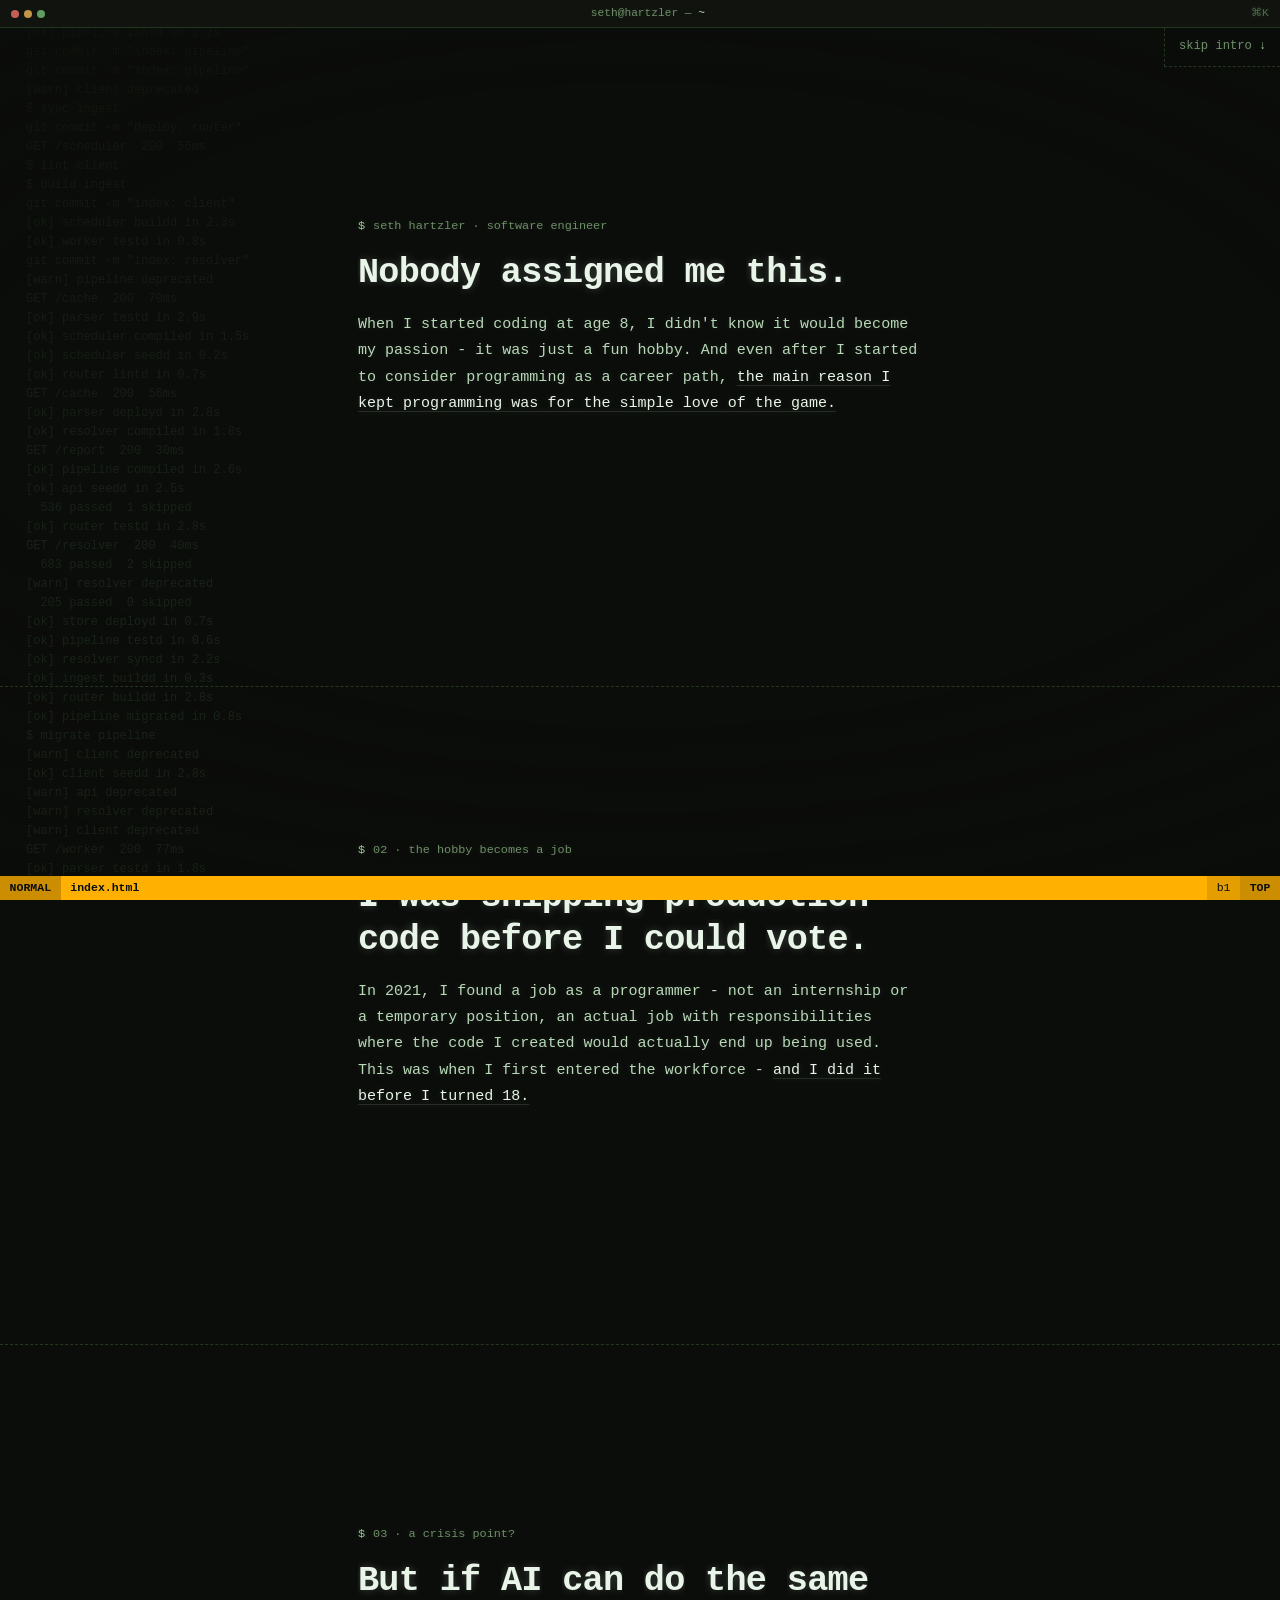
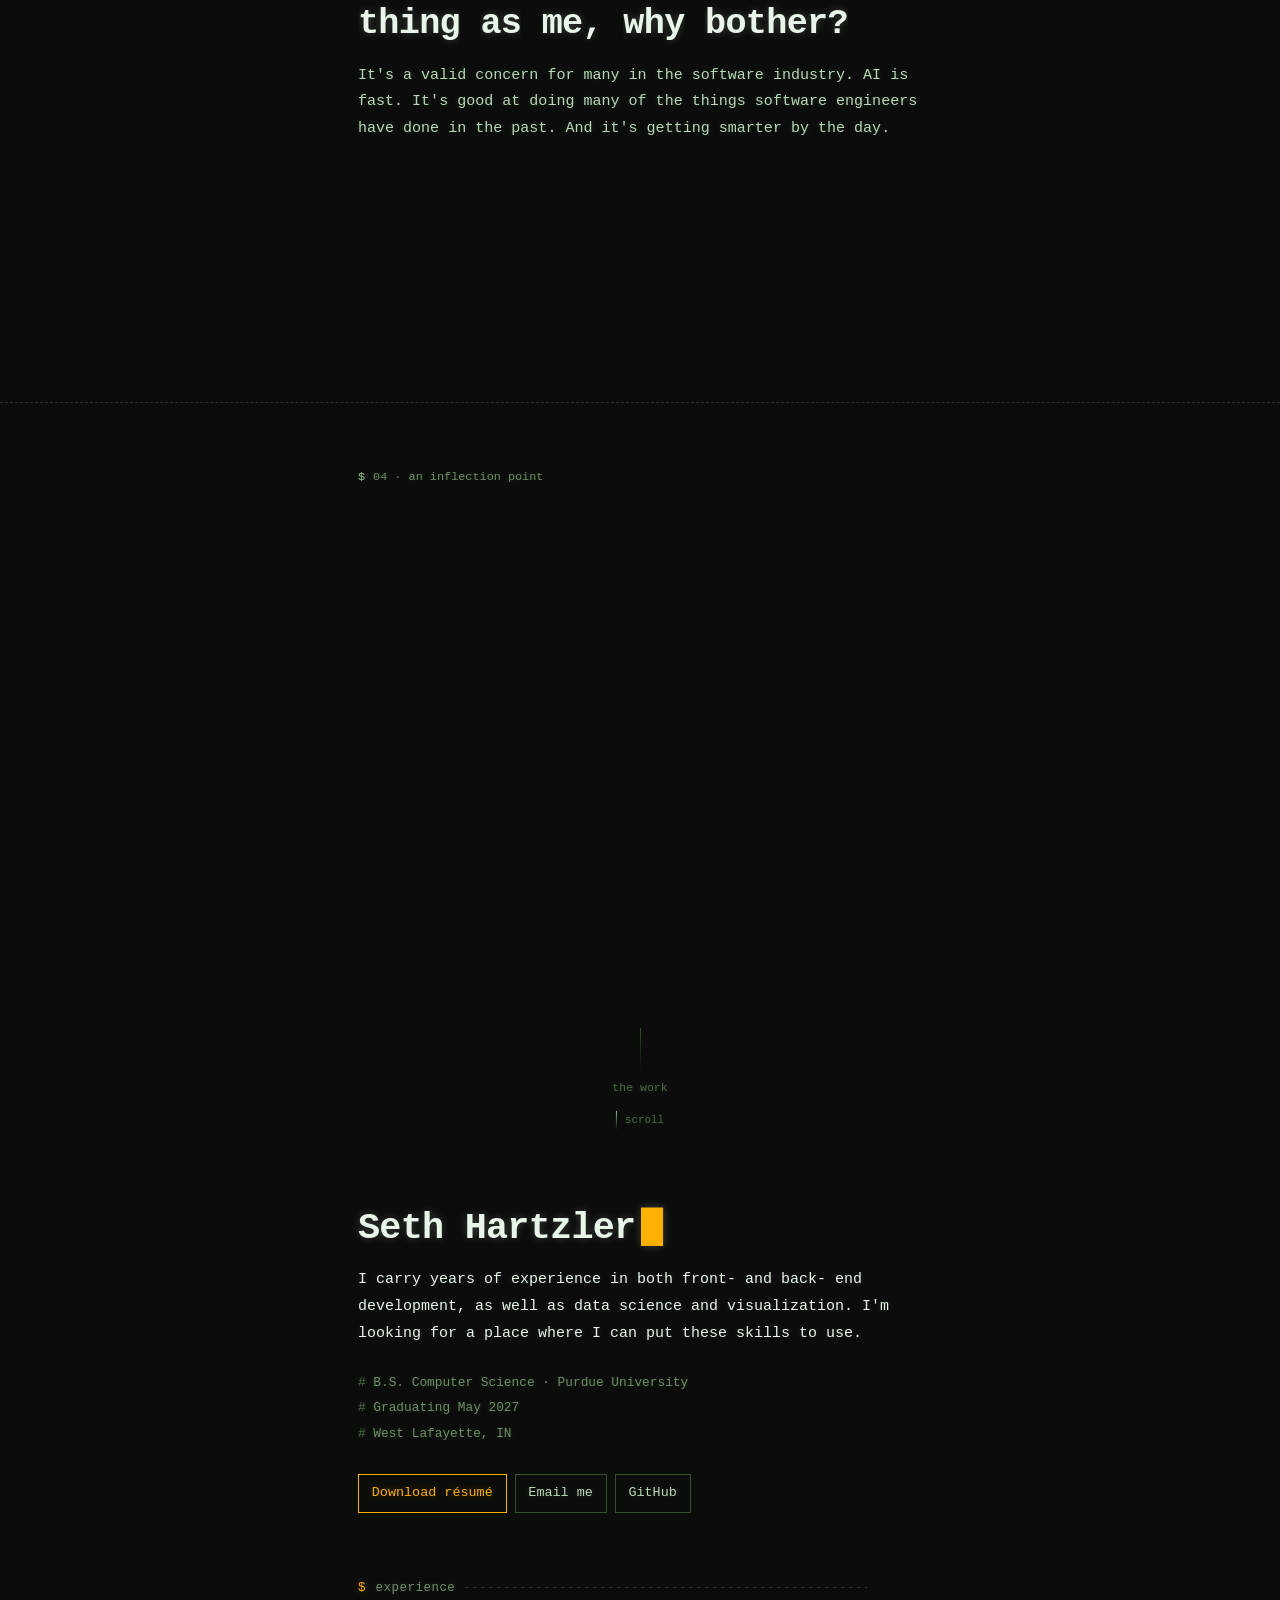
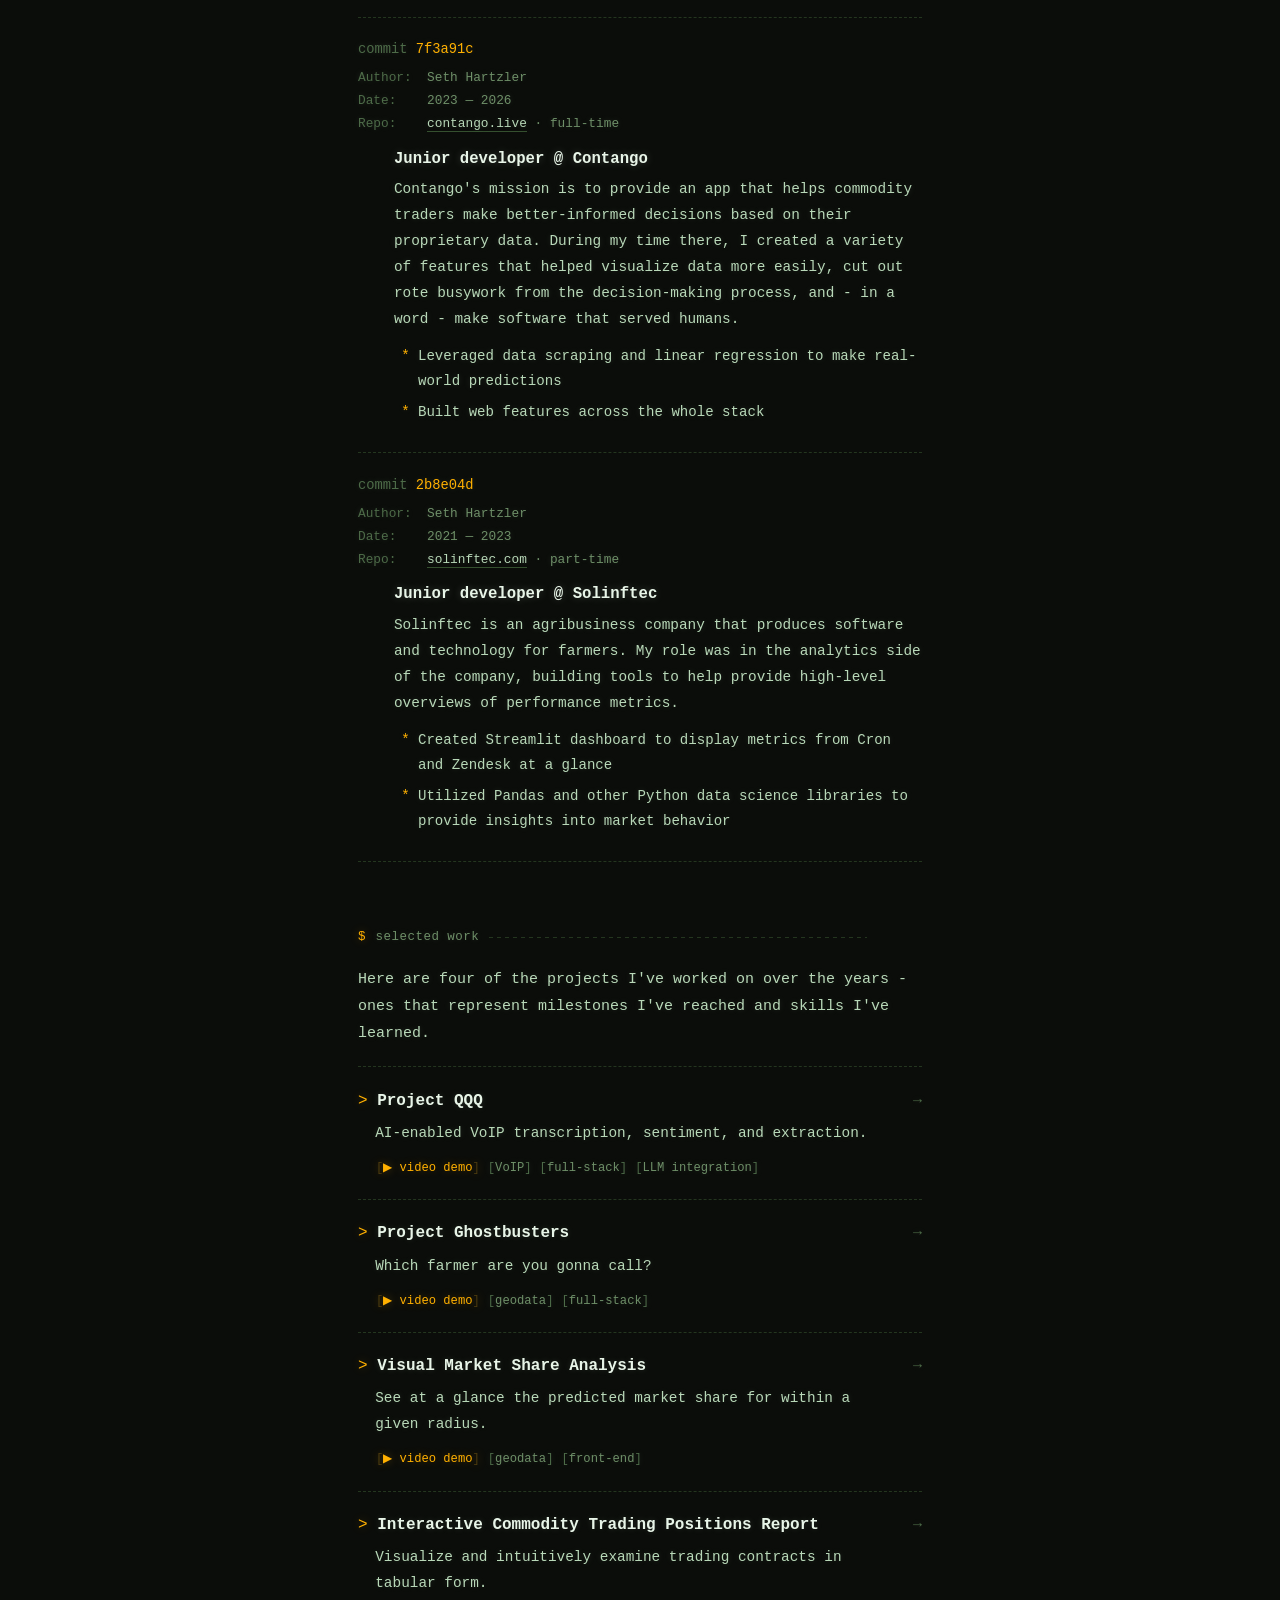
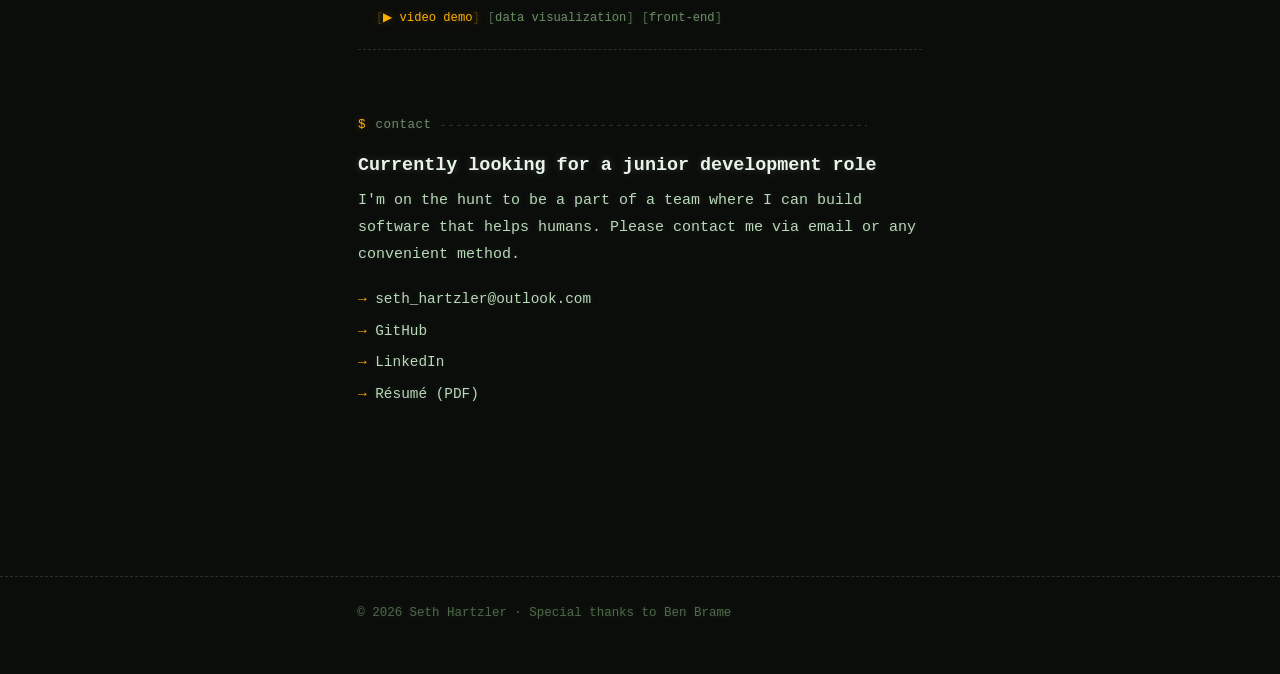
==== commit 022a827c: "Commit 1 of 2" ====
--- a/index.html
+++ b/index.html
@@ -4,14 +4,6 @@
 <meta charset="utf-8">
 <meta name="viewport" content="width=device-width, initial-scale=1">
 <title>Seth Hartzler — Software Engineer</title>
-<meta name="description" content="Self-taught in junior high, shipping production code by high school, five years across ag-tech and commodity trading. Now building with AI leverage on top of it.">
-
-<meta property="og:type" content="website">
-<meta property="og:title" content="Seth Hartzler — Software Engineer">
-<meta property="og:description" content="Five years of production engineering, started as a high school senior.">
-<meta property="og:url" content="https://TODO-domain.com/">
-<meta property="og:image" content="https://TODO-domain.com/assets/img/og.png">
-<meta name="twitter:card" content="summary_large_image">
 
 <link rel="stylesheet" href="assets/css/site.css">
 <link rel="stylesheet" href="assets/css/story.css">
@@ -45,13 +37,10 @@
     <div class="st-inner">
       <p class="st-tag">seth hartzler · software engineer</p>
       <h2 data-split>Nobody assigned me this.</h2>
-      <p class="st-lede st-rv">I started writing code in junior high because it was the most
-        interesting thing I could find to do. It stayed a hobby for years before it was ever a
-        job — <em>which is the only reason I got good at it.</em></p>
-      <div class="st-chips st-rv st-rv--2">
-        <span class="st-chip st-chip--ph">TODO: first language</span>
-        <span class="st-chip st-chip--ph">TODO: first thing that actually worked</span>
-      </div>
+      <p class="st-lede st-rv">When I started coding at age 8, I didn't know it would become
+        my passion - it was just a fun hobby. And even after I started to consider programming
+        as a career path, <em>the main reason I kept programming was for the simple love of the game.</em>
+      </p>
     </div>
     <div class="st-hint"><i></i>scroll</div>
   </section>
@@ -59,95 +48,44 @@
   <!-- 2 -->
   <section class="st-beat" id="b2">
     <div class="st-inner">
-      <p class="st-tag">02 · the hobby became a job</p>
+      <p class="st-tag">02 · the hobby becomes a job</p>
       <h2 data-split>I was shipping production code before I could vote.</h2>
-      <p class="st-lede st-rv">A company hired me to write software while I was still in high
-        school. Not a shadowing program, not a summer thing — real work, on a real product, with
-        people depending on it.</p>
-      <div class="st-chips st-rv st-rv--2">
-        <span class="st-chip st-chip--ph">TODO: what you built first</span>
-        <span class="st-chip st-chip--ph">TODO: who used it</span>
-      </div>
-    </div>
-  </section>
-
-  <!-- 3 · breadth then scale (formerly two separate beats) -->
+      <p class="st-lede st-rv">In 2021, I found a job as a programmer - not an internship or a
+        temporary position, an actual job with responsibilities where the code I created would
+        actually end up being used. This was when I first entered the workforce - <em>and I did
+        it before I turned 18.
+        </em>
+      </p>
+    </div>
+  </section>
+
+  <!-- 3 · the rupture -->
   <section class="st-beat" id="b3">
     <div class="st-inner">
-      <p class="st-tag">03 · five years, two companies</p>
-      <h2 data-split>Breadth first, then real scale.</h2>
-      <p class="st-lede st-rv">Two years across the whole stack of an ag-tech product, then three
-        years in commodity trading — where the question stopped being <em>"can you build this"</em>
-        and became <em>"what should we build, and what will it cost us later?"</em></p>
-      <div class="st-cols st-rv st-rv--2">
-        <div class="st-col">
-          <h3>Solinftec<span>2021 — 2023</span></h3>
-          <ul>
-            <li>Autonomous equipment and crop intelligence</li>
-            <li>TODO: backend, frontend, data, infrastructure specifics</li>
-          </ul>
-        </div>
-        <div class="st-col">
-          <h3>Contango<span>2023 — 2026</span></h3>
-          <ul>
-            <li>Commodity trading software, at real scale</li>
-            <li>TODO: system owned, project shaped</li>
-          </ul>
-        </div>
-      </div>
-    </div>
-  </section>
-
-  <!-- 4 · the rupture -->
+      <p class="st-tag">03 · a crisis point?</p>
+      <h2 data-split>But if AI can do the same thing as me, why bother?</h2>
+      <p class="st-lede st-rv">It's a valid concern for many in the software industry.
+        AI is fast. It's good at doing many of the things software engineers have done
+        in the past. And it's getting smarter by the day.
+      </p>
+    </div>
+  </section>
+
+  <!-- 4 · the answer, and the two modes -->
   <section class="st-beat" id="b4">
     <div class="st-inner">
-      <p class="st-tag">04</p>
-      <h2 data-split>Then AI arrived. So does any of that <span class="st-strike">still matter?</span></h2>
-      <p class="st-lede st-rv">It's the honest question, and every engineer graduating right now
-        is being asked it — usually by someone who already thinks they know the answer.</p>
-    </div>
-  </section>
-
-  <!-- 5 · the answer, and the two modes -->
-  <section class="st-beat" id="b5">
-    <div class="st-inner">
-      <p class="st-tag">05 · the answer</p>
-      <h2 data-split>It matters more. It's what tells me which mode to use.</h2>
-      <p class="st-lede st-rv">AI amplifies whatever judgment you bring to it. <em>Point it at a
-        codebase you don't understand and it will help you make a bigger mess, faster.</em> Five
-        years of shipping taught me where to reach for it and where not to.</p>
-
-      <div class="st-cols st-rv st-rv--2">
-        <div class="st-col st-col--hand">
-          <h3>hand-built</h3>
-          <ul>
-            <li><b>Machine control and field devices</b>
-              A wrong branch has a physical consequence and no undo.</li>
-            <li><b>Money-correct paths</b>
-              Positions and hedges have to be reproducible, and defensible to an auditor a year
-              later.</li>
-            <li><b>Domain logic with no precedent</b>
-              Basis, carry, spreads. A model returns something confident and wrong; you have to
-              already know the answer.</li>
-          </ul>
-        </div>
-        <div class="st-col st-col--ai">
-          <h3>ai-driven</h3>
-          <ul>
-            <li><b>Greenfield tools</b>
-              Small blast radius, fast feedback, a human looking at it before it matters.</li>
-            <li><b>Breadth work</b>
-              Integrations, migrations, glue, test scaffolding. Lots of surface, little novelty.</li>
-            <li><b>Exploration</b>
-              Three prototypes in the time one used to take, to find the right shape.</li>
-          </ul>
-        </div>
-      </div>
-
-      <p class="st-close st-rv st-rv--2">Neither mode is the better one. <em>Choosing wrong is
-        expensive in both directions</em> — over-automate the trading path and you ship a
-        plausible-looking error into something that moves money; hand-write the internal dashboard
-        and you burn a week proving you didn't need to.</p>
+      <p class="st-tag">04 · an inflection point</p>
+      <h2 data-split>It won't replace me. It'll just help me code better.</h2>
+      <p class="st-lede st-rv">The LLM wave hit in the middle of my professional career
+        to date. As a result, I've had access to the best of both worlds: the value of
+        coding by hand and the intimate knowledge of a codebase that comes from it, and
+        the unmatched speed and power of LLM coding tools.
+        I've survived the AI boom, and I understand how to leverage the tools it gave us
+        - how to use them to write boilerplate, well-understood code with careful oversight,
+        while building the cutting edge by hand. <em>AI won't end my career as a software
+          developer - it will enhance it.
+        </em>
+      </p>
     </div>
   </section>
 
@@ -161,27 +99,20 @@
     <div class="wrap">
       <h1>Seth Hartzler</h1>
       <p class="lede">
-        Backend, frontend, data, and the judgment to know which parts to write
-        by hand. TODO: one line on what he wants next.
+        I carry years of experience in both front- and back- end development, as well as data
+        science and visualization. I'm looking for a place where I can put these skills to use.
       </p>
 
       <div class="hero__meta">
-        <span>B.S. Computer Science · TODO: school</span>
-        <span>Graduating TODO: month year</span>
-        <span>TODO: location · open to TODO</span>
+        <span>B.S. Computer Science · Purdue University</span>
+        <span>Graduating May 2027</span>
+        <span>West Lafayette, IN</span>
       </div>
 
       <div class="actions">
         <a class="btn btn--primary" href="assets/files/seth-hartzler-resume.pdf">Download résumé</a>
-        <a class="btn" href="mailto:TODO@example.com">Email me</a>
-        <a class="btn" href="https://github.com/TODO">GitHub</a>
-      </div>
-
-      <div class="todo">
-        <p><strong>Fill in:</strong> school name, graduation month/year, location,
-        what he's looking for (full-time backend? full-stack? new grad SWE?), email,
-        GitHub and LinkedIn URLs. Drop the résumé PDF at
-        <code>assets/files/seth-hartzler-resume.pdf</code>.</p>
+        <a class="btn" href="seth_hartzler@outlook.com">Email me</a>
+        <a class="btn" href="https://github.com/SWBuxler">GitHub</a>
       </div>
     </div>
   </section>
@@ -190,7 +121,6 @@
   <section id="experience">
     <div class="wrap">
       <p class="eyebrow">Experience</p>
-      <p>Newest first, the way both a git log and a résumé already read.</p>
 
       <div class="gitlog">
 
@@ -198,18 +128,17 @@
           <p class="commit__hash">7f3a91c</p>
           <p class="commit__meta"><b>Author:</b> Seth Hartzler</p>
           <p class="commit__meta"><b>Date:</b> 2023 — 2026</p>
-          <p class="commit__meta"><b>Repo:</b> <a href="https://contango.live" target="_blank" rel="noopener">contango.live</a> · TODO: full-time / part-time / intern</p>
+          <p class="commit__meta"><b>Repo:</b> <a href="https://contango.live" target="_blank" rel="noopener">contango.live</a> · full-time</p>
           <div class="commit__body">
-            <h3>TODO: job title @ Contango</h3>
+            <h3>Junior developer @ Contango</h3>
             <p>
-              TODO: two or three sentences on what Contango does and what Seth
-              owned there. Concrete scope beats adjectives — what systems, what
-              users, what he was trusted with by the end that he wasn't on day one.
+              Contango's mission is to provide an app that helps commodity traders make better-informed decisions based on their proprietary data. During
+              my time there, I created a variety of features that helped visualize data more easily, cut out rote busywork
+              from the decision-making process, and - in a word - make software that served humans.
             </p>
             <ul>
-              <li>TODO: shipped bullet — system, stack, outcome.</li>
-              <li>TODO: shipped bullet.</li>
-              <li>TODO: shipped bullet.</li>
+              <li>Leveraged data scraping and linear regression to make real-world predictions</li>
+              <li>Built web features across the whole stack</li>
             </ul>
           </div>
         </article>
@@ -218,27 +147,20 @@
           <p class="commit__hash">2b8e04d</p>
           <p class="commit__meta"><b>Author:</b> Seth Hartzler</p>
           <p class="commit__meta"><b>Date:</b> 2021 — 2023</p>
-          <p class="commit__meta"><b>Repo:</b> <a href="https://www.solinftec.com/en-us/" target="_blank" rel="noopener">solinftec.com</a> · TODO: full-time / part-time / intern</p>
+          <p class="commit__meta"><b>Repo:</b> <a href="https://www.solinftec.com/en-us/" target="_blank" rel="noopener">solinftec.com</a> · part-time</p>
           <div class="commit__body">
-            <h3>TODO: job title @ Solinftec</h3>
+            <h3>Junior developer @ Solinftec</h3>
             <p>
-              TODO: what Solinftec does (ag-tech / autonomous farm equipment and
-              crop intelligence) and what Seth worked on across those two years.
+              Solinftec is an agribusiness company that produces software and technology for farmers. My role was in the analytics side of the company,
+              building tools to help provide high-level overviews of performance metrics.
             </p>
             <ul>
-              <li>TODO: shipped bullet.</li>
-              <li>TODO: shipped bullet.</li>
+              <li>Created Streamlit dashboard to display metrics from Cron and Zendesk at a glance</li>
+              <li>Utilized Pandas and other Python data science libraries to provide insights into market behavior</li>
             </ul>
           </div>
         </article>
 
-      </div>
-
-      <div class="todo">
-        <p><strong>Confirm the dates.</strong> I inferred Solinftec as 2021–2023
-        (the two years before Contango) and Contango as 2023–2026. Fix both rows
-        if that's off, and confirm whether the degree finishes in 2026 or 2027.</p>
-        <p>The commit hashes are decoration, not data.</p>
       </div>
     </div>
   </section>
@@ -248,8 +170,7 @@
     <div class="wrap">
       <p class="eyebrow">Selected work</p>
       <p>
-        Four projects, each with a write-up and a short video demo.
-        TODO: one line here framing why these four — the range they show.
+        Here are four of the projects I've worked on over the years - ones that represent milestones I've reached and skills I've learned.
       </p>
 
       <div class="projects">
@@ -260,12 +181,13 @@
             <span class="project__arrow">→</span>
           </div>
           <p class="project__desc">
-            AI-enabled VOIP transcription, sentiment, and extraction.
-          </p>
-          <div class="project__tags">
-            <span class="tag tag--video">▶ video demo</span>
-            <span class="tag">TODO: stack</span>
-            <span class="tag">TODO: stack</span>
+            AI-enabled VoIP transcription, sentiment, and extraction.
+          </p>
+          <div class="project__tags">
+            <span class="tag tag--video">▶ video demo</span>
+            <span class="tag">VoIP</span>
+            <span class="tag">full-stack</span>
+            <span class="tag">LLM integration</span>
           </div>
         </a>
 
@@ -279,8 +201,8 @@
           </p>
           <div class="project__tags">
             <span class="tag tag--video">▶ video demo</span>
-            <span class="tag">TODO: stack</span>
-            <span class="tag">TODO: stack</span>
+            <span class="tag">geodata</span>
+            <span class="tag">full-stack</span>
           </div>
         </a>
 
@@ -290,12 +212,12 @@
             <span class="project__arrow">→</span>
           </div>
           <p class="project__desc">
-            TODO: one line — what the analysis showed, and who acted on it.
-          </p>
-          <div class="project__tags">
-            <span class="tag tag--video">▶ video demo</span>
-            <span class="tag">TODO: stack</span>
-            <span class="tag">TODO: stack</span>
+            See at a glance the predicted market share for within a given radius.
+          </p>
+          <div class="project__tags">
+            <span class="tag tag--video">▶ video demo</span>
+            <span class="tag">geodata</span>
+            <span class="tag">front-end</span>
           </div>
         </a>
 
@@ -305,12 +227,12 @@
             <span class="project__arrow">→</span>
           </div>
           <p class="project__desc">
-            TODO: one line — what the report let people see and do.
-          </p>
-          <div class="project__tags">
-            <span class="tag tag--video">▶ video demo</span>
-            <span class="tag">TODO: stack</span>
-            <span class="tag">TODO: stack</span>
+            Visualize and intuitively examine trading contracts in tabular form.
+          </p>
+          <div class="project__tags">
+            <span class="tag tag--video">▶ video demo</span>
+            <span class="tag">data visualization</span>
+            <span class="tag">front-end</span>
           </div>
         </a>
 
@@ -322,15 +244,15 @@
   <section id="contact">
     <div class="wrap">
       <p class="eyebrow">Contact</p>
-      <h2>Currently looking for TODO: role type</h2>
+      <h2>Currently looking for a junior development role</h2>
       <p>
-        TODO: one or two sentences — what kind of team and problem he wants next,
-        and the fastest way to reach him.
+        I'm on the hunt to be a part of a team where I can build software that helps humans.
+        Please contact me via email or any convenient method.
       </p>
       <div class="contact-links">
-        <a href="mailto:TODO@example.com">TODO@example.com</a>
-        <a href="https://github.com/TODO" target="_blank" rel="noopener">GitHub</a>
-        <a href="https://linkedin.com/in/TODO" target="_blank" rel="noopener">LinkedIn</a>
+        <a href="mailto:seth_hartzler@outlook.com">seth_hartzler@outlook.com</a>
+        <a href="https://github.com/SWBuxler" target="_blank" rel="noopener">GitHub</a>
+        <a href="https://linkedin.com/in/seth-hartzler-5b360a3a0/" target="_blank" rel="noopener">LinkedIn</a>
         <a href="assets/files/seth-hartzler-resume.pdf">Résumé (PDF)</a>
       </div>
     </div>
@@ -340,8 +262,7 @@
 
 <footer class="site-foot">
   <div class="wrap">
-    <span>© <span id="year">2026</span> Seth Hartzler</span>
-    <span>hand-written html · no framework · no build step</span>
+    <span>© <span id="year">2026</span> Seth Hartzler · Special thanks to Ben Brame</span>
   </div>
 </footer>
 
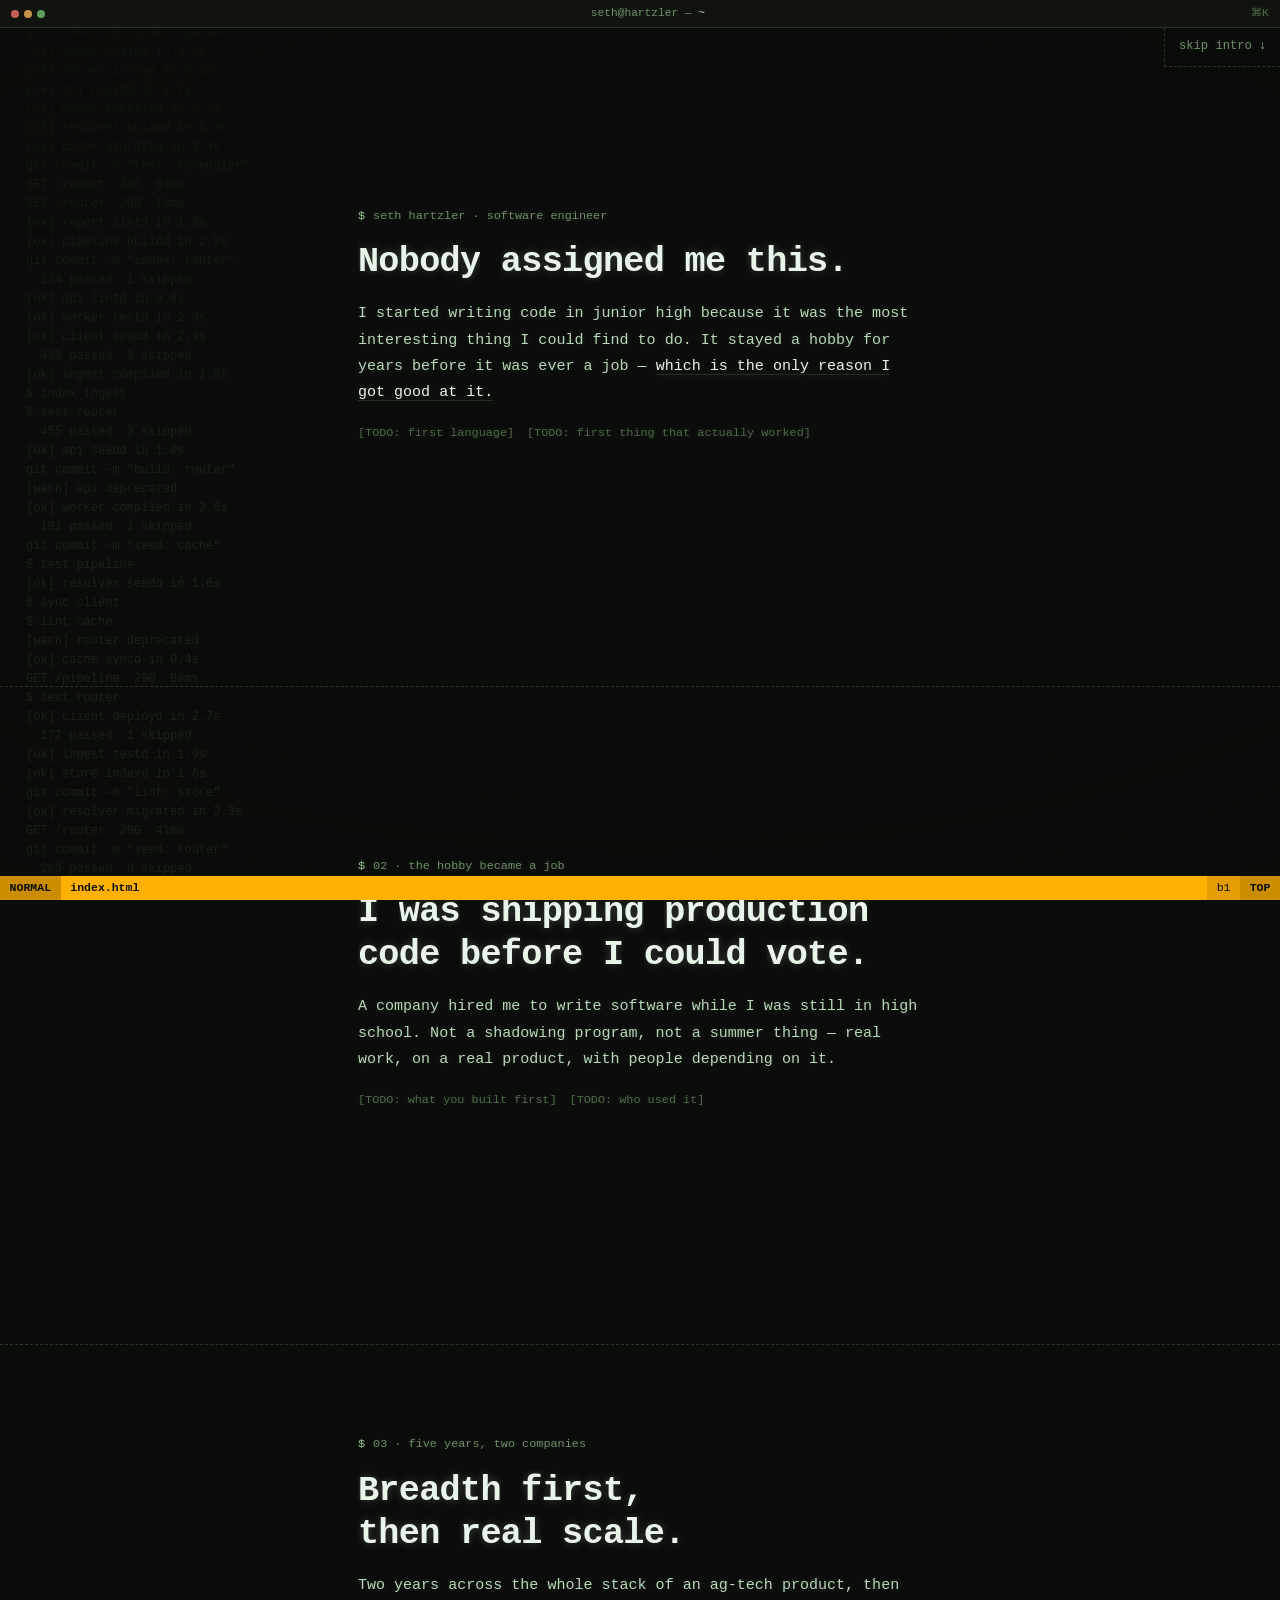
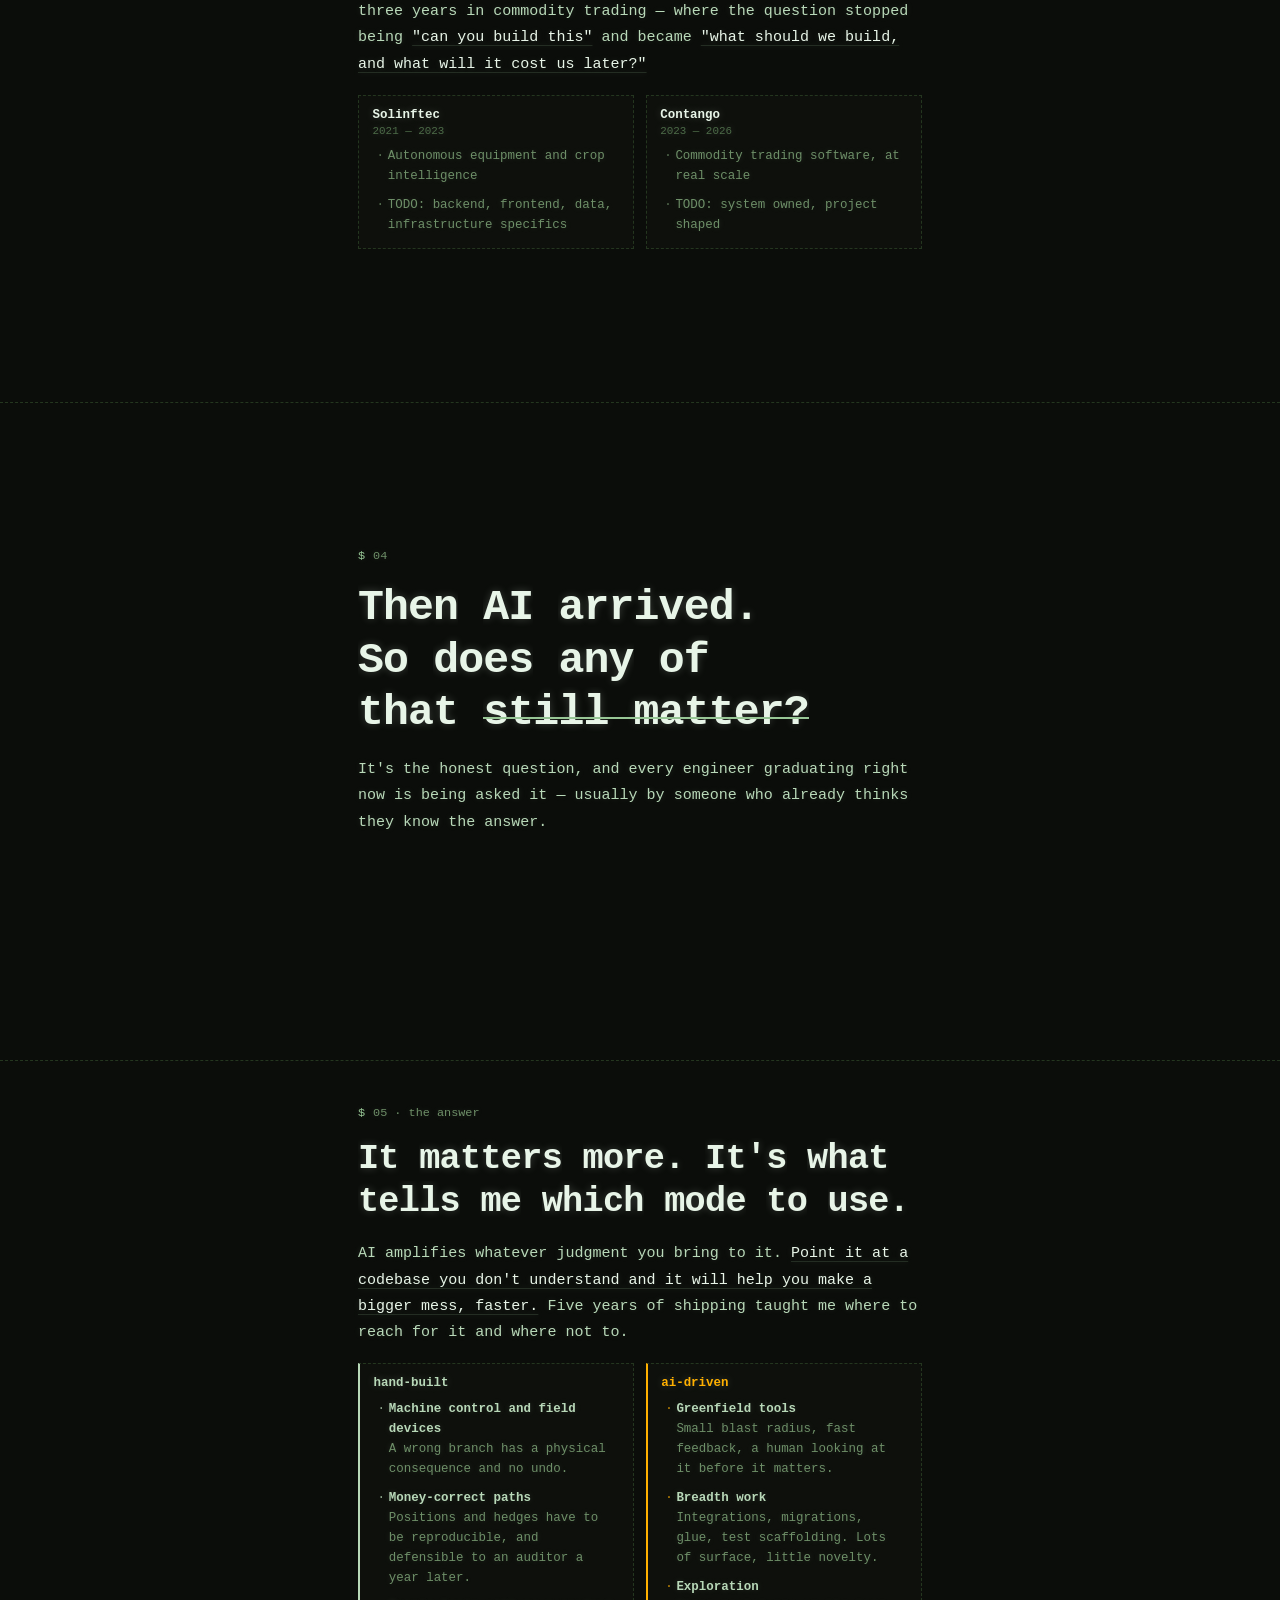
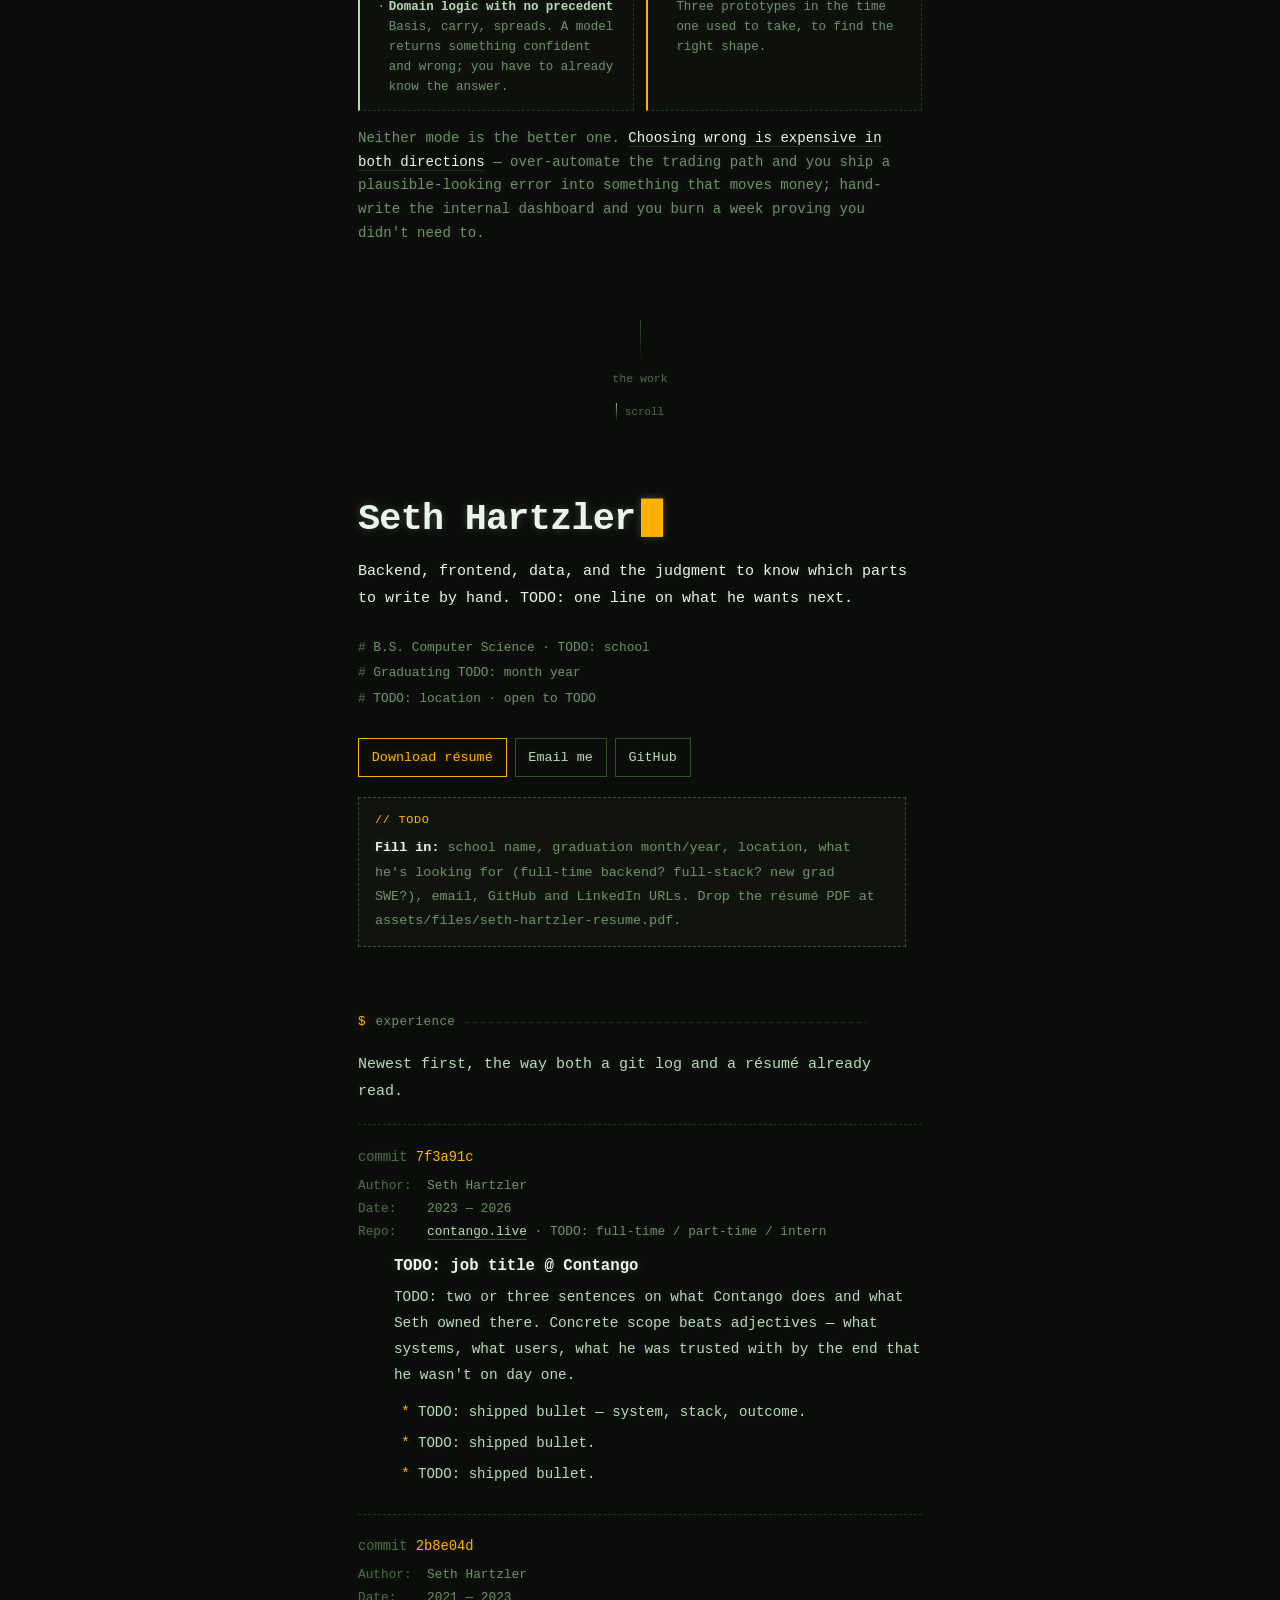
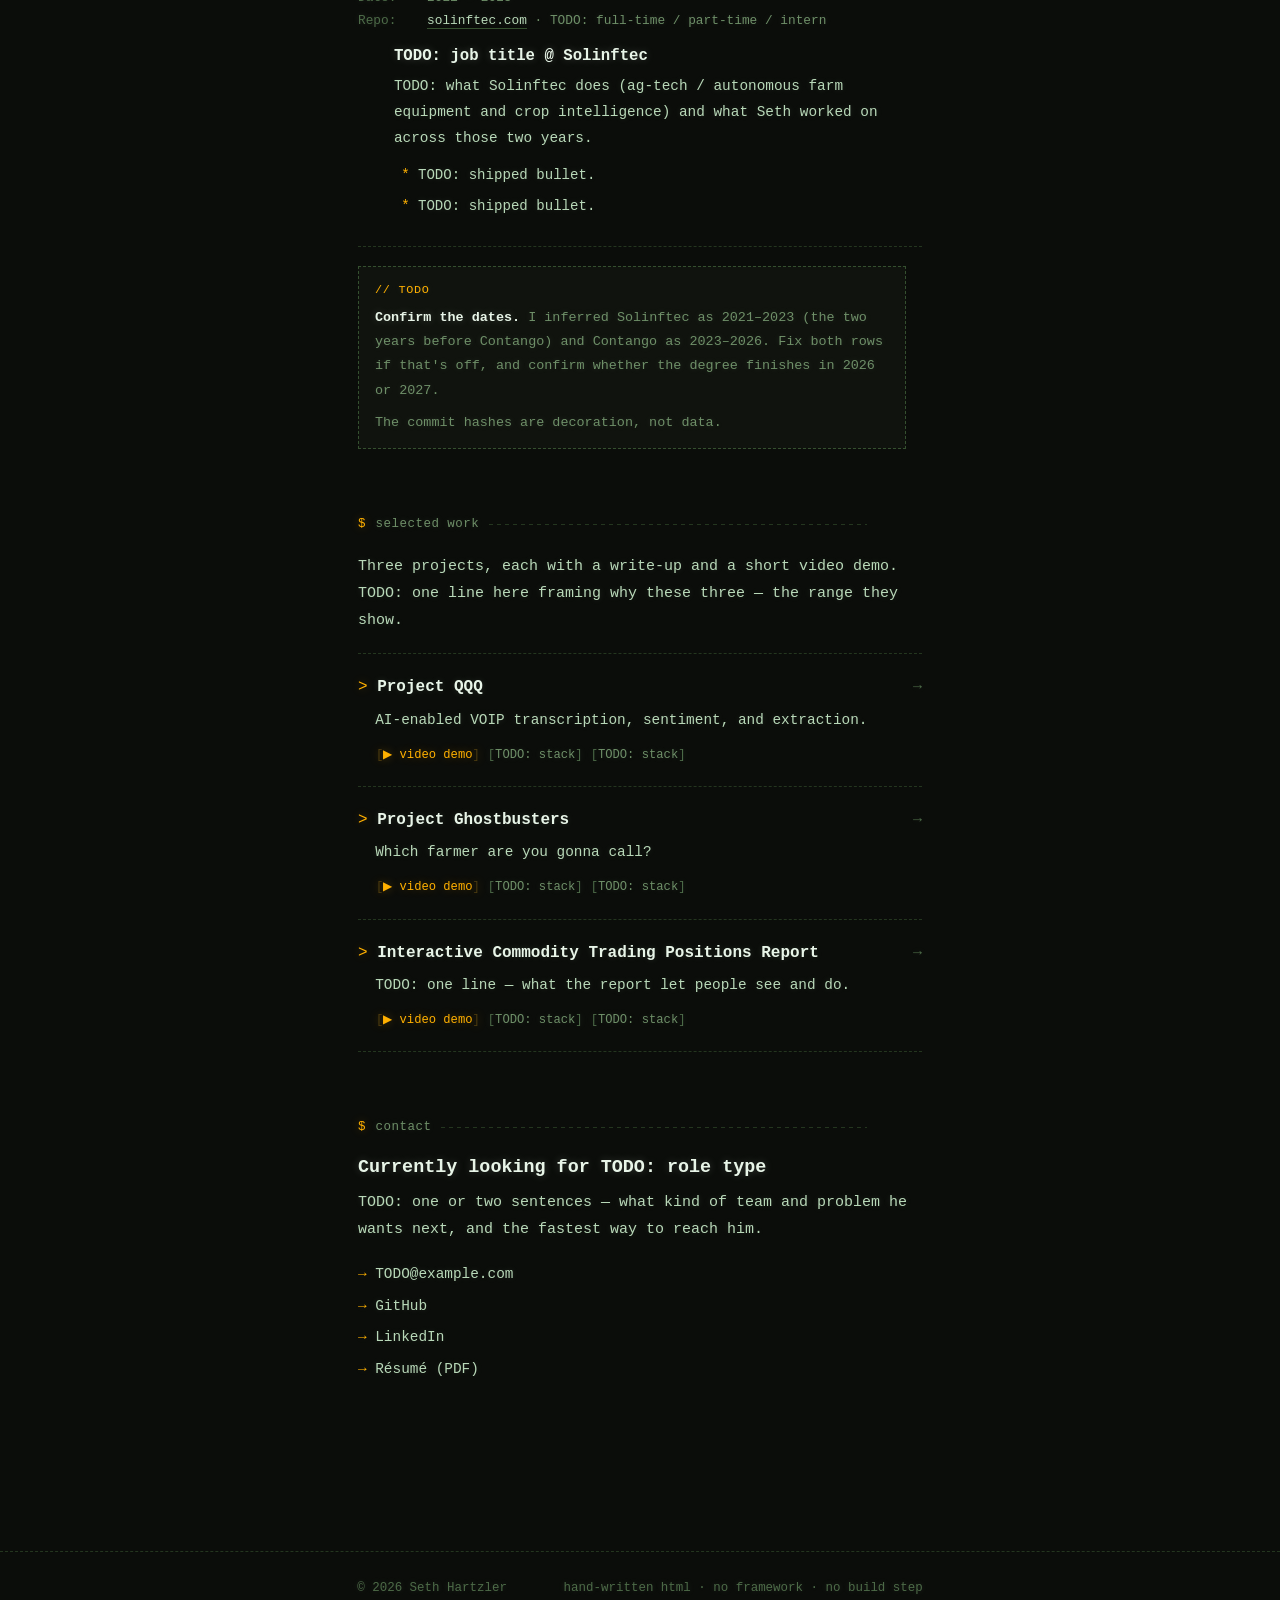
==== commit 41ac90c3: "Commit 2 of 2" ====
--- a/index.html
+++ b/index.html
@@ -4,6 +4,14 @@
 <meta charset="utf-8">
 <meta name="viewport" content="width=device-width, initial-scale=1">
 <title>Seth Hartzler — Software Engineer</title>
+<meta name="description" content="Self-taught in junior high, shipping production code by high school, five years across ag-tech and commodity trading. Now building with AI leverage on top of it.">
+
+<meta property="og:type" content="website">
+<meta property="og:title" content="Seth Hartzler — Software Engineer">
+<meta property="og:description" content="Five years of production engineering, started as a high school senior.">
+<meta property="og:url" content="https://TODO-domain.com/">
+<meta property="og:image" content="https://TODO-domain.com/assets/img/og.png">
+<meta name="twitter:card" content="summary_large_image">
 
 <link rel="stylesheet" href="assets/css/site.css">
 <link rel="stylesheet" href="assets/css/story.css">
@@ -37,10 +45,13 @@
     <div class="st-inner">
       <p class="st-tag">seth hartzler · software engineer</p>
       <h2 data-split>Nobody assigned me this.</h2>
-      <p class="st-lede st-rv">When I started coding at age 8, I didn't know it would become
-        my passion - it was just a fun hobby. And even after I started to consider programming
-        as a career path, <em>the main reason I kept programming was for the simple love of the game.</em>
-      </p>
+      <p class="st-lede st-rv">I started writing code in junior high because it was the most
+        interesting thing I could find to do. It stayed a hobby for years before it was ever a
+        job — <em>which is the only reason I got good at it.</em></p>
+      <div class="st-chips st-rv st-rv--2">
+        <span class="st-chip st-chip--ph">TODO: first language</span>
+        <span class="st-chip st-chip--ph">TODO: first thing that actually worked</span>
+      </div>
     </div>
     <div class="st-hint"><i></i>scroll</div>
   </section>
@@ -48,44 +59,95 @@
   <!-- 2 -->
   <section class="st-beat" id="b2">
     <div class="st-inner">
-      <p class="st-tag">02 · the hobby becomes a job</p>
+      <p class="st-tag">02 · the hobby became a job</p>
       <h2 data-split>I was shipping production code before I could vote.</h2>
-      <p class="st-lede st-rv">In 2021, I found a job as a programmer - not an internship or a
-        temporary position, an actual job with responsibilities where the code I created would
-        actually end up being used. This was when I first entered the workforce - <em>and I did
-        it before I turned 18.
-        </em>
-      </p>
-    </div>
-  </section>
-
-  <!-- 3 · the rupture -->
+      <p class="st-lede st-rv">A company hired me to write software while I was still in high
+        school. Not a shadowing program, not a summer thing — real work, on a real product, with
+        people depending on it.</p>
+      <div class="st-chips st-rv st-rv--2">
+        <span class="st-chip st-chip--ph">TODO: what you built first</span>
+        <span class="st-chip st-chip--ph">TODO: who used it</span>
+      </div>
+    </div>
+  </section>
+
+  <!-- 3 · breadth then scale (formerly two separate beats) -->
   <section class="st-beat" id="b3">
     <div class="st-inner">
-      <p class="st-tag">03 · a crisis point?</p>
-      <h2 data-split>But if AI can do the same thing as me, why bother?</h2>
-      <p class="st-lede st-rv">It's a valid concern for many in the software industry.
-        AI is fast. It's good at doing many of the things software engineers have done
-        in the past. And it's getting smarter by the day.
-      </p>
-    </div>
-  </section>
-
-  <!-- 4 · the answer, and the two modes -->
+      <p class="st-tag">03 · five years, two companies</p>
+      <h2 data-split>Breadth first, then real scale.</h2>
+      <p class="st-lede st-rv">Two years across the whole stack of an ag-tech product, then three
+        years in commodity trading — where the question stopped being <em>"can you build this"</em>
+        and became <em>"what should we build, and what will it cost us later?"</em></p>
+      <div class="st-cols st-rv st-rv--2">
+        <div class="st-col">
+          <h3>Solinftec<span>2021 — 2023</span></h3>
+          <ul>
+            <li>Autonomous equipment and crop intelligence</li>
+            <li>TODO: backend, frontend, data, infrastructure specifics</li>
+          </ul>
+        </div>
+        <div class="st-col">
+          <h3>Contango<span>2023 — 2026</span></h3>
+          <ul>
+            <li>Commodity trading software, at real scale</li>
+            <li>TODO: system owned, project shaped</li>
+          </ul>
+        </div>
+      </div>
+    </div>
+  </section>
+
+  <!-- 4 · the rupture -->
   <section class="st-beat" id="b4">
     <div class="st-inner">
-      <p class="st-tag">04 · an inflection point</p>
-      <h2 data-split>It won't replace me. It'll just help me code better.</h2>
-      <p class="st-lede st-rv">The LLM wave hit in the middle of my professional career
-        to date. As a result, I've had access to the best of both worlds: the value of
-        coding by hand and the intimate knowledge of a codebase that comes from it, and
-        the unmatched speed and power of LLM coding tools.
-        I've survived the AI boom, and I understand how to leverage the tools it gave us
-        - how to use them to write boilerplate, well-understood code with careful oversight,
-        while building the cutting edge by hand. <em>AI won't end my career as a software
-          developer - it will enhance it.
-        </em>
-      </p>
+      <p class="st-tag">04</p>
+      <h2 data-split>Then AI arrived. So does any of that <span class="st-strike">still matter?</span></h2>
+      <p class="st-lede st-rv">It's the honest question, and every engineer graduating right now
+        is being asked it — usually by someone who already thinks they know the answer.</p>
+    </div>
+  </section>
+
+  <!-- 5 · the answer, and the two modes -->
+  <section class="st-beat" id="b5">
+    <div class="st-inner">
+      <p class="st-tag">05 · the answer</p>
+      <h2 data-split>It matters more. It's what tells me which mode to use.</h2>
+      <p class="st-lede st-rv">AI amplifies whatever judgment you bring to it. <em>Point it at a
+        codebase you don't understand and it will help you make a bigger mess, faster.</em> Five
+        years of shipping taught me where to reach for it and where not to.</p>
+
+      <div class="st-cols st-rv st-rv--2">
+        <div class="st-col st-col--hand">
+          <h3>hand-built</h3>
+          <ul>
+            <li><b>Machine control and field devices</b>
+              A wrong branch has a physical consequence and no undo.</li>
+            <li><b>Money-correct paths</b>
+              Positions and hedges have to be reproducible, and defensible to an auditor a year
+              later.</li>
+            <li><b>Domain logic with no precedent</b>
+              Basis, carry, spreads. A model returns something confident and wrong; you have to
+              already know the answer.</li>
+          </ul>
+        </div>
+        <div class="st-col st-col--ai">
+          <h3>ai-driven</h3>
+          <ul>
+            <li><b>Greenfield tools</b>
+              Small blast radius, fast feedback, a human looking at it before it matters.</li>
+            <li><b>Breadth work</b>
+              Integrations, migrations, glue, test scaffolding. Lots of surface, little novelty.</li>
+            <li><b>Exploration</b>
+              Three prototypes in the time one used to take, to find the right shape.</li>
+          </ul>
+        </div>
+      </div>
+
+      <p class="st-close st-rv st-rv--2">Neither mode is the better one. <em>Choosing wrong is
+        expensive in both directions</em> — over-automate the trading path and you ship a
+        plausible-looking error into something that moves money; hand-write the internal dashboard
+        and you burn a week proving you didn't need to.</p>
     </div>
   </section>
 
@@ -99,20 +161,27 @@
     <div class="wrap">
       <h1>Seth Hartzler</h1>
       <p class="lede">
-        I carry years of experience in both front- and back- end development, as well as data
-        science and visualization. I'm looking for a place where I can put these skills to use.
+        Backend, frontend, data, and the judgment to know which parts to write
+        by hand. TODO: one line on what he wants next.
       </p>
 
       <div class="hero__meta">
-        <span>B.S. Computer Science · Purdue University</span>
-        <span>Graduating May 2027</span>
-        <span>West Lafayette, IN</span>
+        <span>B.S. Computer Science · TODO: school</span>
+        <span>Graduating TODO: month year</span>
+        <span>TODO: location · open to TODO</span>
       </div>
 
       <div class="actions">
         <a class="btn btn--primary" href="assets/files/seth-hartzler-resume.pdf">Download résumé</a>
-        <a class="btn" href="seth_hartzler@outlook.com">Email me</a>
-        <a class="btn" href="https://github.com/SWBuxler">GitHub</a>
+        <a class="btn" href="mailto:TODO@example.com">Email me</a>
+        <a class="btn" href="https://github.com/TODO">GitHub</a>
+      </div>
+
+      <div class="todo">
+        <p><strong>Fill in:</strong> school name, graduation month/year, location,
+        what he's looking for (full-time backend? full-stack? new grad SWE?), email,
+        GitHub and LinkedIn URLs. Drop the résumé PDF at
+        <code>assets/files/seth-hartzler-resume.pdf</code>.</p>
       </div>
     </div>
   </section>
@@ -121,6 +190,7 @@
   <section id="experience">
     <div class="wrap">
       <p class="eyebrow">Experience</p>
+      <p>Newest first, the way both a git log and a résumé already read.</p>
 
       <div class="gitlog">
 
@@ -128,17 +198,18 @@
           <p class="commit__hash">7f3a91c</p>
           <p class="commit__meta"><b>Author:</b> Seth Hartzler</p>
           <p class="commit__meta"><b>Date:</b> 2023 — 2026</p>
-          <p class="commit__meta"><b>Repo:</b> <a href="https://contango.live" target="_blank" rel="noopener">contango.live</a> · full-time</p>
+          <p class="commit__meta"><b>Repo:</b> <a href="https://contango.live" target="_blank" rel="noopener">contango.live</a> · TODO: full-time / part-time / intern</p>
           <div class="commit__body">
-            <h3>Junior developer @ Contango</h3>
+            <h3>TODO: job title @ Contango</h3>
             <p>
-              Contango's mission is to provide an app that helps commodity traders make better-informed decisions based on their proprietary data. During
-              my time there, I created a variety of features that helped visualize data more easily, cut out rote busywork
-              from the decision-making process, and - in a word - make software that served humans.
+              TODO: two or three sentences on what Contango does and what Seth
+              owned there. Concrete scope beats adjectives — what systems, what
+              users, what he was trusted with by the end that he wasn't on day one.
             </p>
             <ul>
-              <li>Leveraged data scraping and linear regression to make real-world predictions</li>
-              <li>Built web features across the whole stack</li>
+              <li>TODO: shipped bullet — system, stack, outcome.</li>
+              <li>TODO: shipped bullet.</li>
+              <li>TODO: shipped bullet.</li>
             </ul>
           </div>
         </article>
@@ -147,20 +218,27 @@
           <p class="commit__hash">2b8e04d</p>
           <p class="commit__meta"><b>Author:</b> Seth Hartzler</p>
           <p class="commit__meta"><b>Date:</b> 2021 — 2023</p>
-          <p class="commit__meta"><b>Repo:</b> <a href="https://www.solinftec.com/en-us/" target="_blank" rel="noopener">solinftec.com</a> · part-time</p>
+          <p class="commit__meta"><b>Repo:</b> <a href="https://www.solinftec.com/en-us/" target="_blank" rel="noopener">solinftec.com</a> · TODO: full-time / part-time / intern</p>
           <div class="commit__body">
-            <h3>Junior developer @ Solinftec</h3>
+            <h3>TODO: job title @ Solinftec</h3>
             <p>
-              Solinftec is an agribusiness company that produces software and technology for farmers. My role was in the analytics side of the company,
-              building tools to help provide high-level overviews of performance metrics.
+              TODO: what Solinftec does (ag-tech / autonomous farm equipment and
+              crop intelligence) and what Seth worked on across those two years.
             </p>
             <ul>
-              <li>Created Streamlit dashboard to display metrics from Cron and Zendesk at a glance</li>
-              <li>Utilized Pandas and other Python data science libraries to provide insights into market behavior</li>
+              <li>TODO: shipped bullet.</li>
+              <li>TODO: shipped bullet.</li>
             </ul>
           </div>
         </article>
 
+      </div>
+
+      <div class="todo">
+        <p><strong>Confirm the dates.</strong> I inferred Solinftec as 2021–2023
+        (the two years before Contango) and Contango as 2023–2026. Fix both rows
+        if that's off, and confirm whether the degree finishes in 2026 or 2027.</p>
+        <p>The commit hashes are decoration, not data.</p>
       </div>
     </div>
   </section>
@@ -170,7 +248,8 @@
     <div class="wrap">
       <p class="eyebrow">Selected work</p>
       <p>
-        Here are four of the projects I've worked on over the years - ones that represent milestones I've reached and skills I've learned.
+        Three projects, each with a write-up and a short video demo.
+        TODO: one line here framing why these three — the range they show.
       </p>
 
       <div class="projects">
@@ -181,13 +260,12 @@
             <span class="project__arrow">→</span>
           </div>
           <p class="project__desc">
-            AI-enabled VoIP transcription, sentiment, and extraction.
+            AI-enabled VOIP transcription, sentiment, and extraction.
           </p>
           <div class="project__tags">
             <span class="tag tag--video">▶ video demo</span>
-            <span class="tag">VoIP</span>
-            <span class="tag">full-stack</span>
-            <span class="tag">LLM integration</span>
+            <span class="tag">TODO: stack</span>
+            <span class="tag">TODO: stack</span>
           </div>
         </a>
 
@@ -201,23 +279,8 @@
           </p>
           <div class="project__tags">
             <span class="tag tag--video">▶ video demo</span>
-            <span class="tag">geodata</span>
-            <span class="tag">full-stack</span>
-          </div>
-        </a>
-
-        <a class="project" href="projects/market-share-analysis.html">
-          <div class="project__row">
-            <span class="project__name">Visual Market Share Analysis</span>
-            <span class="project__arrow">→</span>
-          </div>
-          <p class="project__desc">
-            See at a glance the predicted market share for within a given radius.
-          </p>
-          <div class="project__tags">
-            <span class="tag tag--video">▶ video demo</span>
-            <span class="tag">geodata</span>
-            <span class="tag">front-end</span>
+            <span class="tag">TODO: stack</span>
+            <span class="tag">TODO: stack</span>
           </div>
         </a>
 
@@ -227,12 +290,12 @@
             <span class="project__arrow">→</span>
           </div>
           <p class="project__desc">
-            Visualize and intuitively examine trading contracts in tabular form.
+            TODO: one line — what the report let people see and do.
           </p>
           <div class="project__tags">
             <span class="tag tag--video">▶ video demo</span>
-            <span class="tag">data visualization</span>
-            <span class="tag">front-end</span>
+            <span class="tag">TODO: stack</span>
+            <span class="tag">TODO: stack</span>
           </div>
         </a>
 
@@ -244,15 +307,15 @@
   <section id="contact">
     <div class="wrap">
       <p class="eyebrow">Contact</p>
-      <h2>Currently looking for a junior development role</h2>
+      <h2>Currently looking for TODO: role type</h2>
       <p>
-        I'm on the hunt to be a part of a team where I can build software that helps humans.
-        Please contact me via email or any convenient method.
+        TODO: one or two sentences — what kind of team and problem he wants next,
+        and the fastest way to reach him.
       </p>
       <div class="contact-links">
-        <a href="mailto:seth_hartzler@outlook.com">seth_hartzler@outlook.com</a>
-        <a href="https://github.com/SWBuxler" target="_blank" rel="noopener">GitHub</a>
-        <a href="https://linkedin.com/in/seth-hartzler-5b360a3a0/" target="_blank" rel="noopener">LinkedIn</a>
+        <a href="mailto:TODO@example.com">TODO@example.com</a>
+        <a href="https://github.com/TODO" target="_blank" rel="noopener">GitHub</a>
+        <a href="https://linkedin.com/in/TODO" target="_blank" rel="noopener">LinkedIn</a>
         <a href="assets/files/seth-hartzler-resume.pdf">Résumé (PDF)</a>
       </div>
     </div>
@@ -262,7 +325,8 @@
 
 <footer class="site-foot">
   <div class="wrap">
-    <span>© <span id="year">2026</span> Seth Hartzler · Special thanks to Ben Brame</span>
+    <span>© <span id="year">2026</span> Seth Hartzler</span>
+    <span>hand-written html · no framework · no build step</span>
   </div>
 </footer>
 
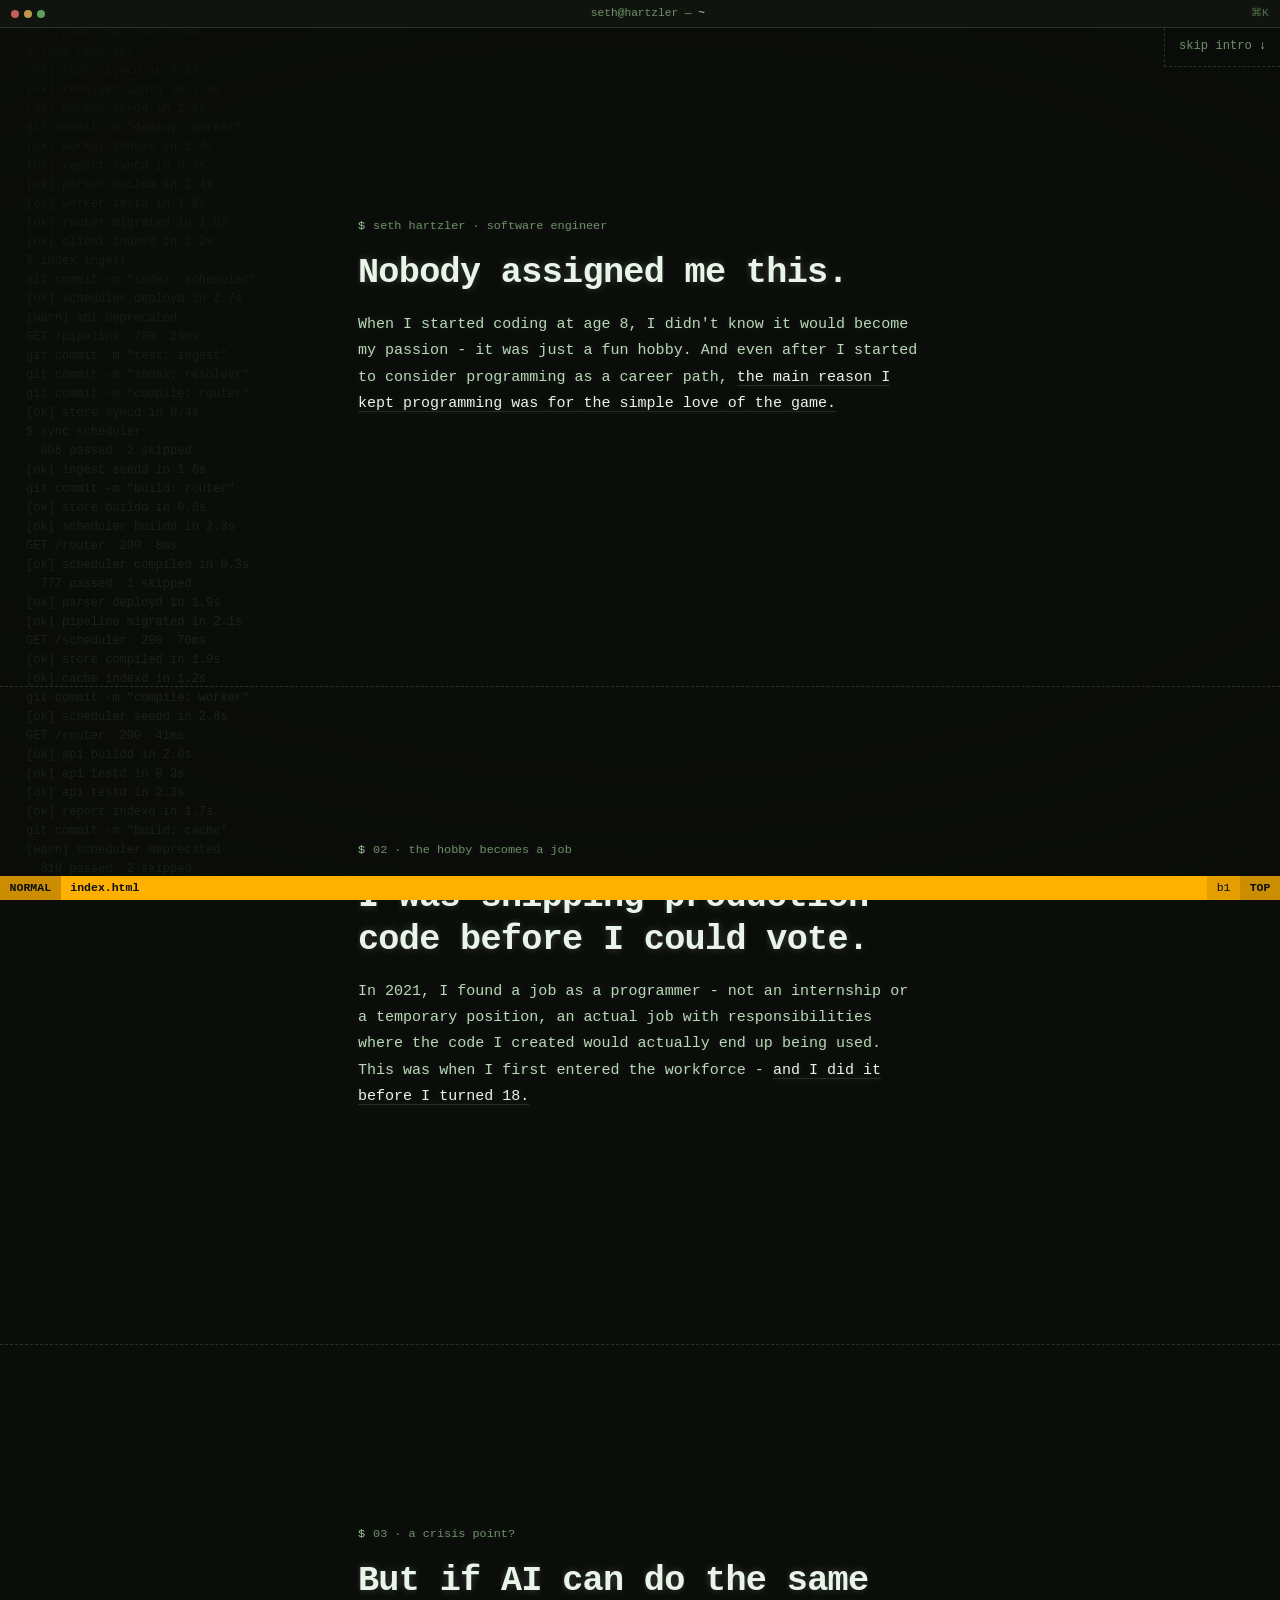
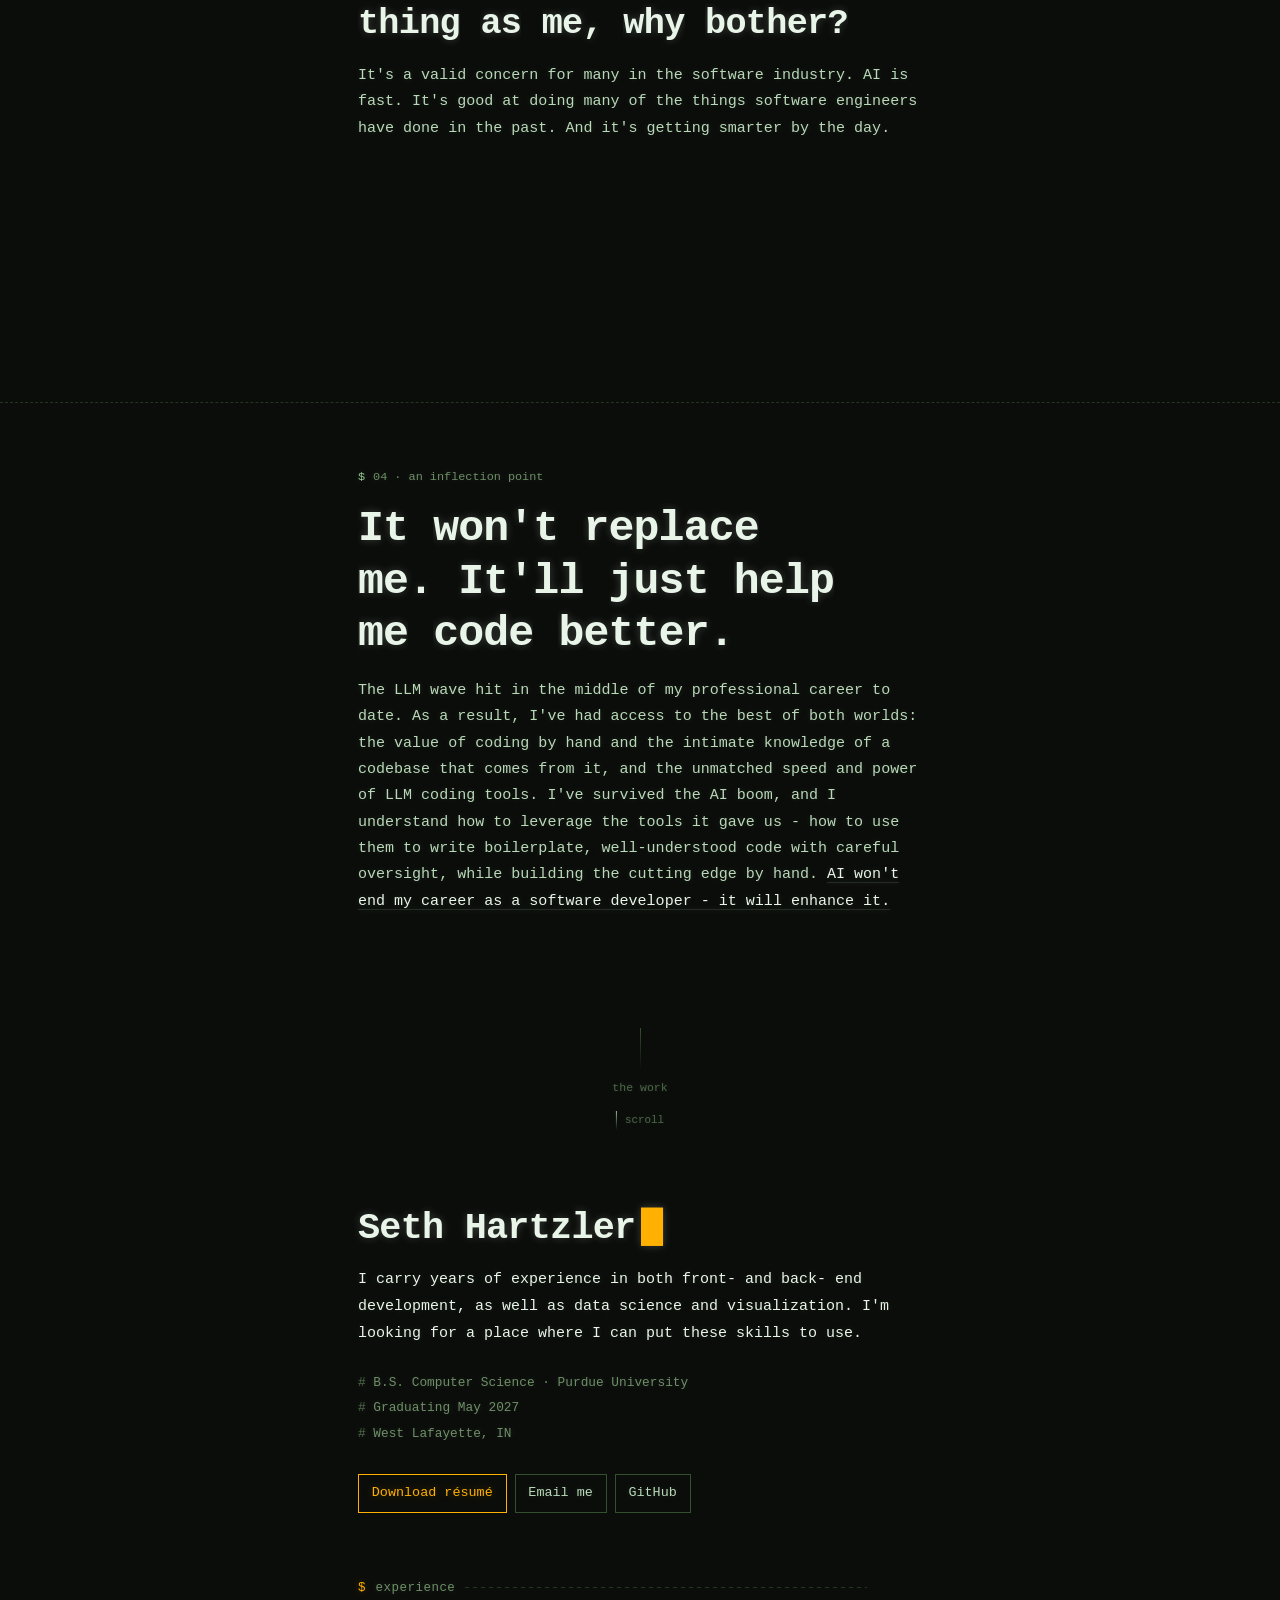
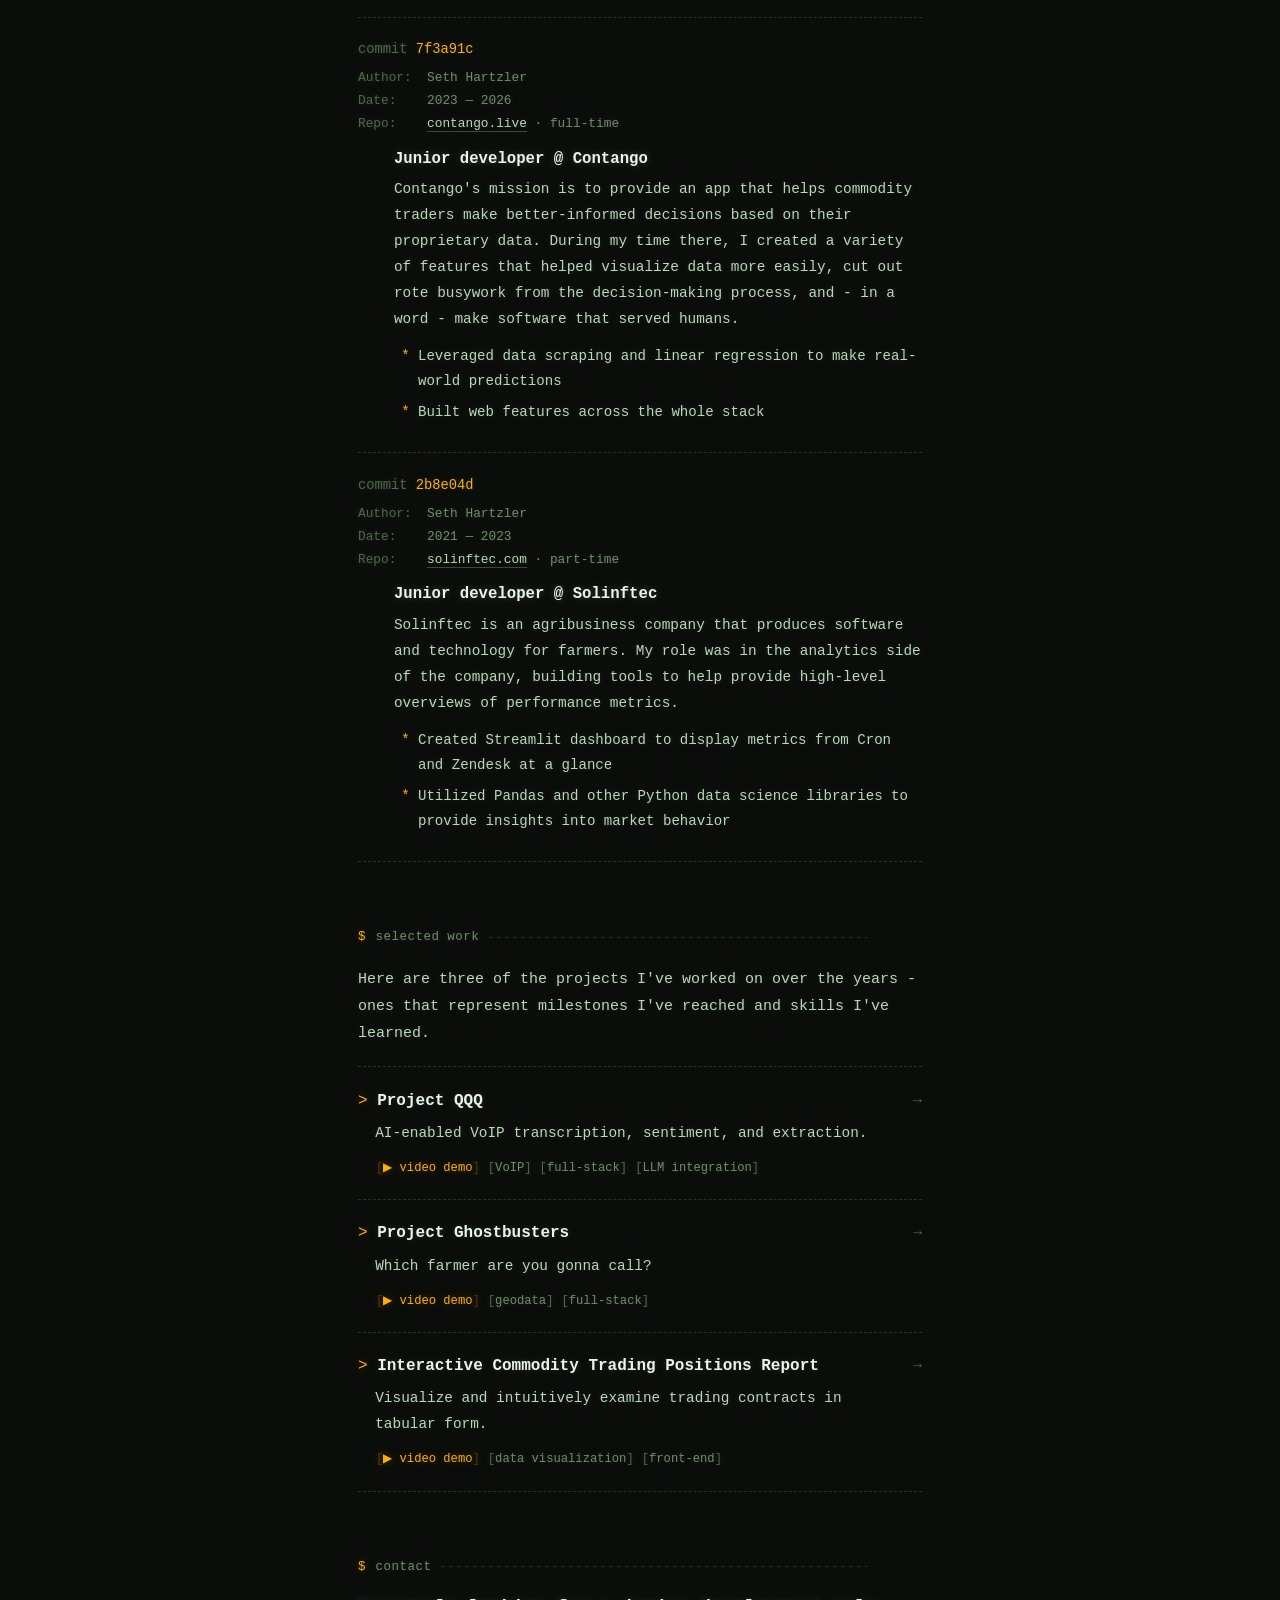
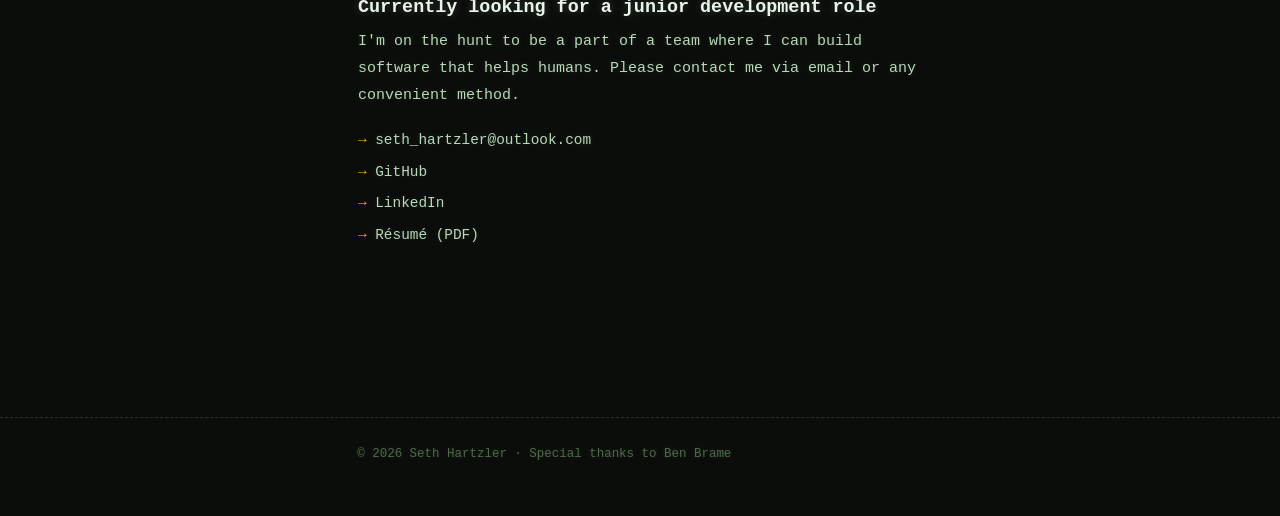
==== commit 22a572ed: "Merge branch 'main' of https://github.com/bbrame/seth-portfolio" ====
--- a/index.html
+++ b/index.html
@@ -4,14 +4,6 @@
 <meta charset="utf-8">
 <meta name="viewport" content="width=device-width, initial-scale=1">
 <title>Seth Hartzler — Software Engineer</title>
-<meta name="description" content="Self-taught in junior high, shipping production code by high school, five years across ag-tech and commodity trading. Now building with AI leverage on top of it.">
-
-<meta property="og:type" content="website">
-<meta property="og:title" content="Seth Hartzler — Software Engineer">
-<meta property="og:description" content="Five years of production engineering, started as a high school senior.">
-<meta property="og:url" content="https://TODO-domain.com/">
-<meta property="og:image" content="https://TODO-domain.com/assets/img/og.png">
-<meta name="twitter:card" content="summary_large_image">
 
 <link rel="stylesheet" href="assets/css/site.css">
 <link rel="stylesheet" href="assets/css/story.css">
@@ -45,13 +37,10 @@
     <div class="st-inner">
       <p class="st-tag">seth hartzler · software engineer</p>
       <h2 data-split>Nobody assigned me this.</h2>
-      <p class="st-lede st-rv">I started writing code in junior high because it was the most
-        interesting thing I could find to do. It stayed a hobby for years before it was ever a
-        job — <em>which is the only reason I got good at it.</em></p>
-      <div class="st-chips st-rv st-rv--2">
-        <span class="st-chip st-chip--ph">TODO: first language</span>
-        <span class="st-chip st-chip--ph">TODO: first thing that actually worked</span>
-      </div>
+      <p class="st-lede st-rv">When I started coding at age 8, I didn't know it would become
+        my passion - it was just a fun hobby. And even after I started to consider programming
+        as a career path, <em>the main reason I kept programming was for the simple love of the game.</em>
+      </p>
     </div>
     <div class="st-hint"><i></i>scroll</div>
   </section>
@@ -59,95 +48,44 @@
   <!-- 2 -->
   <section class="st-beat" id="b2">
     <div class="st-inner">
-      <p class="st-tag">02 · the hobby became a job</p>
+      <p class="st-tag">02 · the hobby becomes a job</p>
       <h2 data-split>I was shipping production code before I could vote.</h2>
-      <p class="st-lede st-rv">A company hired me to write software while I was still in high
-        school. Not a shadowing program, not a summer thing — real work, on a real product, with
-        people depending on it.</p>
-      <div class="st-chips st-rv st-rv--2">
-        <span class="st-chip st-chip--ph">TODO: what you built first</span>
-        <span class="st-chip st-chip--ph">TODO: who used it</span>
-      </div>
-    </div>
-  </section>
-
-  <!-- 3 · breadth then scale (formerly two separate beats) -->
+      <p class="st-lede st-rv">In 2021, I found a job as a programmer - not an internship or a
+        temporary position, an actual job with responsibilities where the code I created would
+        actually end up being used. This was when I first entered the workforce - <em>and I did
+        it before I turned 18.
+        </em>
+      </p>
+    </div>
+  </section>
+
+  <!-- 3 · the rupture -->
   <section class="st-beat" id="b3">
     <div class="st-inner">
-      <p class="st-tag">03 · five years, two companies</p>
-      <h2 data-split>Breadth first, then real scale.</h2>
-      <p class="st-lede st-rv">Two years across the whole stack of an ag-tech product, then three
-        years in commodity trading — where the question stopped being <em>"can you build this"</em>
-        and became <em>"what should we build, and what will it cost us later?"</em></p>
-      <div class="st-cols st-rv st-rv--2">
-        <div class="st-col">
-          <h3>Solinftec<span>2021 — 2023</span></h3>
-          <ul>
-            <li>Autonomous equipment and crop intelligence</li>
-            <li>TODO: backend, frontend, data, infrastructure specifics</li>
-          </ul>
-        </div>
-        <div class="st-col">
-          <h3>Contango<span>2023 — 2026</span></h3>
-          <ul>
-            <li>Commodity trading software, at real scale</li>
-            <li>TODO: system owned, project shaped</li>
-          </ul>
-        </div>
-      </div>
-    </div>
-  </section>
-
-  <!-- 4 · the rupture -->
+      <p class="st-tag">03 · a crisis point?</p>
+      <h2 data-split>But if AI can do the same thing as me, why bother?</h2>
+      <p class="st-lede st-rv">It's a valid concern for many in the software industry.
+        AI is fast. It's good at doing many of the things software engineers have done
+        in the past. And it's getting smarter by the day.
+      </p>
+    </div>
+  </section>
+
+  <!-- 4 · the answer, and the two modes -->
   <section class="st-beat" id="b4">
     <div class="st-inner">
-      <p class="st-tag">04</p>
-      <h2 data-split>Then AI arrived. So does any of that <span class="st-strike">still matter?</span></h2>
-      <p class="st-lede st-rv">It's the honest question, and every engineer graduating right now
-        is being asked it — usually by someone who already thinks they know the answer.</p>
-    </div>
-  </section>
-
-  <!-- 5 · the answer, and the two modes -->
-  <section class="st-beat" id="b5">
-    <div class="st-inner">
-      <p class="st-tag">05 · the answer</p>
-      <h2 data-split>It matters more. It's what tells me which mode to use.</h2>
-      <p class="st-lede st-rv">AI amplifies whatever judgment you bring to it. <em>Point it at a
-        codebase you don't understand and it will help you make a bigger mess, faster.</em> Five
-        years of shipping taught me where to reach for it and where not to.</p>
-
-      <div class="st-cols st-rv st-rv--2">
-        <div class="st-col st-col--hand">
-          <h3>hand-built</h3>
-          <ul>
-            <li><b>Machine control and field devices</b>
-              A wrong branch has a physical consequence and no undo.</li>
-            <li><b>Money-correct paths</b>
-              Positions and hedges have to be reproducible, and defensible to an auditor a year
-              later.</li>
-            <li><b>Domain logic with no precedent</b>
-              Basis, carry, spreads. A model returns something confident and wrong; you have to
-              already know the answer.</li>
-          </ul>
-        </div>
-        <div class="st-col st-col--ai">
-          <h3>ai-driven</h3>
-          <ul>
-            <li><b>Greenfield tools</b>
-              Small blast radius, fast feedback, a human looking at it before it matters.</li>
-            <li><b>Breadth work</b>
-              Integrations, migrations, glue, test scaffolding. Lots of surface, little novelty.</li>
-            <li><b>Exploration</b>
-              Three prototypes in the time one used to take, to find the right shape.</li>
-          </ul>
-        </div>
-      </div>
-
-      <p class="st-close st-rv st-rv--2">Neither mode is the better one. <em>Choosing wrong is
-        expensive in both directions</em> — over-automate the trading path and you ship a
-        plausible-looking error into something that moves money; hand-write the internal dashboard
-        and you burn a week proving you didn't need to.</p>
+      <p class="st-tag">04 · an inflection point</p>
+      <h2 data-split>It won't replace me. It'll just help me code better.</h2>
+      <p class="st-lede st-rv">The LLM wave hit in the middle of my professional career
+        to date. As a result, I've had access to the best of both worlds: the value of
+        coding by hand and the intimate knowledge of a codebase that comes from it, and
+        the unmatched speed and power of LLM coding tools.
+        I've survived the AI boom, and I understand how to leverage the tools it gave us
+        - how to use them to write boilerplate, well-understood code with careful oversight,
+        while building the cutting edge by hand. <em>AI won't end my career as a software
+          developer - it will enhance it.
+        </em>
+      </p>
     </div>
   </section>
 
@@ -161,27 +99,20 @@
     <div class="wrap">
       <h1>Seth Hartzler</h1>
       <p class="lede">
-        Backend, frontend, data, and the judgment to know which parts to write
-        by hand. TODO: one line on what he wants next.
+        I carry years of experience in both front- and back- end development, as well as data
+        science and visualization. I'm looking for a place where I can put these skills to use.
       </p>
 
       <div class="hero__meta">
-        <span>B.S. Computer Science · TODO: school</span>
-        <span>Graduating TODO: month year</span>
-        <span>TODO: location · open to TODO</span>
+        <span>B.S. Computer Science · Purdue University</span>
+        <span>Graduating May 2027</span>
+        <span>West Lafayette, IN</span>
       </div>
 
       <div class="actions">
         <a class="btn btn--primary" href="assets/files/seth-hartzler-resume.pdf">Download résumé</a>
-        <a class="btn" href="mailto:TODO@example.com">Email me</a>
-        <a class="btn" href="https://github.com/TODO">GitHub</a>
-      </div>
-
-      <div class="todo">
-        <p><strong>Fill in:</strong> school name, graduation month/year, location,
-        what he's looking for (full-time backend? full-stack? new grad SWE?), email,
-        GitHub and LinkedIn URLs. Drop the résumé PDF at
-        <code>assets/files/seth-hartzler-resume.pdf</code>.</p>
+        <a class="btn" href="seth_hartzler@outlook.com">Email me</a>
+        <a class="btn" href="https://github.com/SWBuxler">GitHub</a>
       </div>
     </div>
   </section>
@@ -190,7 +121,6 @@
   <section id="experience">
     <div class="wrap">
       <p class="eyebrow">Experience</p>
-      <p>Newest first, the way both a git log and a résumé already read.</p>
 
       <div class="gitlog">
 
@@ -198,18 +128,17 @@
           <p class="commit__hash">7f3a91c</p>
           <p class="commit__meta"><b>Author:</b> Seth Hartzler</p>
           <p class="commit__meta"><b>Date:</b> 2023 — 2026</p>
-          <p class="commit__meta"><b>Repo:</b> <a href="https://contango.live" target="_blank" rel="noopener">contango.live</a> · TODO: full-time / part-time / intern</p>
+          <p class="commit__meta"><b>Repo:</b> <a href="https://contango.live" target="_blank" rel="noopener">contango.live</a> · full-time</p>
           <div class="commit__body">
-            <h3>TODO: job title @ Contango</h3>
+            <h3>Junior developer @ Contango</h3>
             <p>
-              TODO: two or three sentences on what Contango does and what Seth
-              owned there. Concrete scope beats adjectives — what systems, what
-              users, what he was trusted with by the end that he wasn't on day one.
+              Contango's mission is to provide an app that helps commodity traders make better-informed decisions based on their proprietary data. During
+              my time there, I created a variety of features that helped visualize data more easily, cut out rote busywork
+              from the decision-making process, and - in a word - make software that served humans.
             </p>
             <ul>
-              <li>TODO: shipped bullet — system, stack, outcome.</li>
-              <li>TODO: shipped bullet.</li>
-              <li>TODO: shipped bullet.</li>
+              <li>Leveraged data scraping and linear regression to make real-world predictions</li>
+              <li>Built web features across the whole stack</li>
             </ul>
           </div>
         </article>
@@ -218,27 +147,20 @@
           <p class="commit__hash">2b8e04d</p>
           <p class="commit__meta"><b>Author:</b> Seth Hartzler</p>
           <p class="commit__meta"><b>Date:</b> 2021 — 2023</p>
-          <p class="commit__meta"><b>Repo:</b> <a href="https://www.solinftec.com/en-us/" target="_blank" rel="noopener">solinftec.com</a> · TODO: full-time / part-time / intern</p>
+          <p class="commit__meta"><b>Repo:</b> <a href="https://www.solinftec.com/en-us/" target="_blank" rel="noopener">solinftec.com</a> · part-time</p>
           <div class="commit__body">
-            <h3>TODO: job title @ Solinftec</h3>
+            <h3>Junior developer @ Solinftec</h3>
             <p>
-              TODO: what Solinftec does (ag-tech / autonomous farm equipment and
-              crop intelligence) and what Seth worked on across those two years.
+              Solinftec is an agribusiness company that produces software and technology for farmers. My role was in the analytics side of the company,
+              building tools to help provide high-level overviews of performance metrics.
             </p>
             <ul>
-              <li>TODO: shipped bullet.</li>
-              <li>TODO: shipped bullet.</li>
+              <li>Created Streamlit dashboard to display metrics from Cron and Zendesk at a glance</li>
+              <li>Utilized Pandas and other Python data science libraries to provide insights into market behavior</li>
             </ul>
           </div>
         </article>
 
-      </div>
-
-      <div class="todo">
-        <p><strong>Confirm the dates.</strong> I inferred Solinftec as 2021–2023
-        (the two years before Contango) and Contango as 2023–2026. Fix both rows
-        if that's off, and confirm whether the degree finishes in 2026 or 2027.</p>
-        <p>The commit hashes are decoration, not data.</p>
       </div>
     </div>
   </section>
@@ -248,8 +170,7 @@
     <div class="wrap">
       <p class="eyebrow">Selected work</p>
       <p>
-        Three projects, each with a write-up and a short video demo.
-        TODO: one line here framing why these three — the range they show.
+        Here are three of the projects I've worked on over the years - ones that represent milestones I've reached and skills I've learned.
       </p>
 
       <div class="projects">
@@ -260,12 +181,13 @@
             <span class="project__arrow">→</span>
           </div>
           <p class="project__desc">
-            AI-enabled VOIP transcription, sentiment, and extraction.
+            AI-enabled VoIP transcription, sentiment, and extraction.
           </p>
           <div class="project__tags">
             <span class="tag tag--video">▶ video demo</span>
-            <span class="tag">TODO: stack</span>
-            <span class="tag">TODO: stack</span>
+            <span class="tag">VoIP</span>
+            <span class="tag">full-stack</span>
+            <span class="tag">LLM integration</span>
           </div>
         </a>
 
@@ -279,8 +201,8 @@
           </p>
           <div class="project__tags">
             <span class="tag tag--video">▶ video demo</span>
-            <span class="tag">TODO: stack</span>
-            <span class="tag">TODO: stack</span>
+            <span class="tag">geodata</span>
+            <span class="tag">full-stack</span>
           </div>
         </a>
 
@@ -290,12 +212,12 @@
             <span class="project__arrow">→</span>
           </div>
           <p class="project__desc">
-            TODO: one line — what the report let people see and do.
+            Visualize and intuitively examine trading contracts in tabular form.
           </p>
           <div class="project__tags">
             <span class="tag tag--video">▶ video demo</span>
-            <span class="tag">TODO: stack</span>
-            <span class="tag">TODO: stack</span>
+            <span class="tag">data visualization</span>
+            <span class="tag">front-end</span>
           </div>
         </a>
 
@@ -307,15 +229,15 @@
   <section id="contact">
     <div class="wrap">
       <p class="eyebrow">Contact</p>
-      <h2>Currently looking for TODO: role type</h2>
+      <h2>Currently looking for a junior development role</h2>
       <p>
-        TODO: one or two sentences — what kind of team and problem he wants next,
-        and the fastest way to reach him.
+        I'm on the hunt to be a part of a team where I can build software that helps humans.
+        Please contact me via email or any convenient method.
       </p>
       <div class="contact-links">
-        <a href="mailto:TODO@example.com">TODO@example.com</a>
-        <a href="https://github.com/TODO" target="_blank" rel="noopener">GitHub</a>
-        <a href="https://linkedin.com/in/TODO" target="_blank" rel="noopener">LinkedIn</a>
+        <a href="mailto:seth_hartzler@outlook.com">seth_hartzler@outlook.com</a>
+        <a href="https://github.com/SWBuxler" target="_blank" rel="noopener">GitHub</a>
+        <a href="https://linkedin.com/in/seth-hartzler-5b360a3a0/" target="_blank" rel="noopener">LinkedIn</a>
         <a href="assets/files/seth-hartzler-resume.pdf">Résumé (PDF)</a>
       </div>
     </div>
@@ -325,8 +247,7 @@
 
 <footer class="site-foot">
   <div class="wrap">
-    <span>© <span id="year">2026</span> Seth Hartzler</span>
-    <span>hand-written html · no framework · no build step</span>
+    <span>© <span id="year">2026</span> Seth Hartzler · Special thanks to Ben Brame</span>
   </div>
 </footer>
 
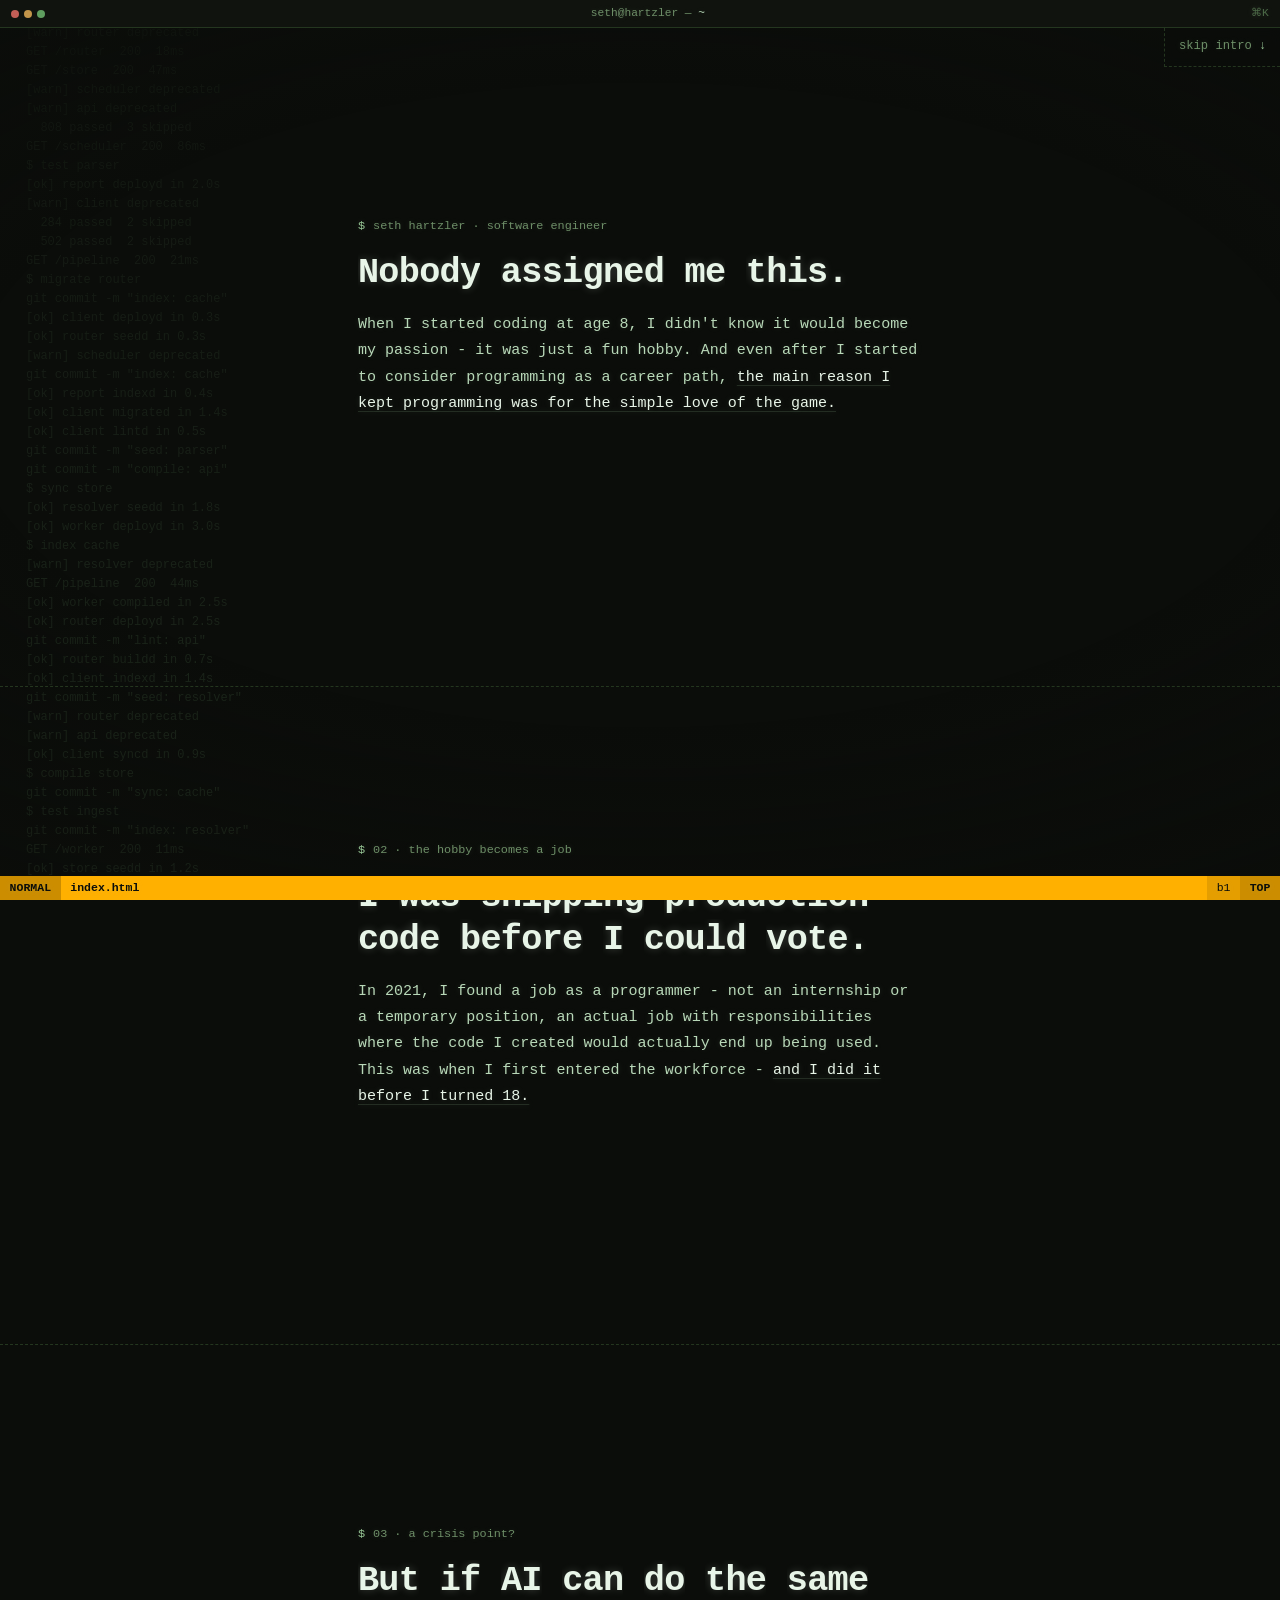
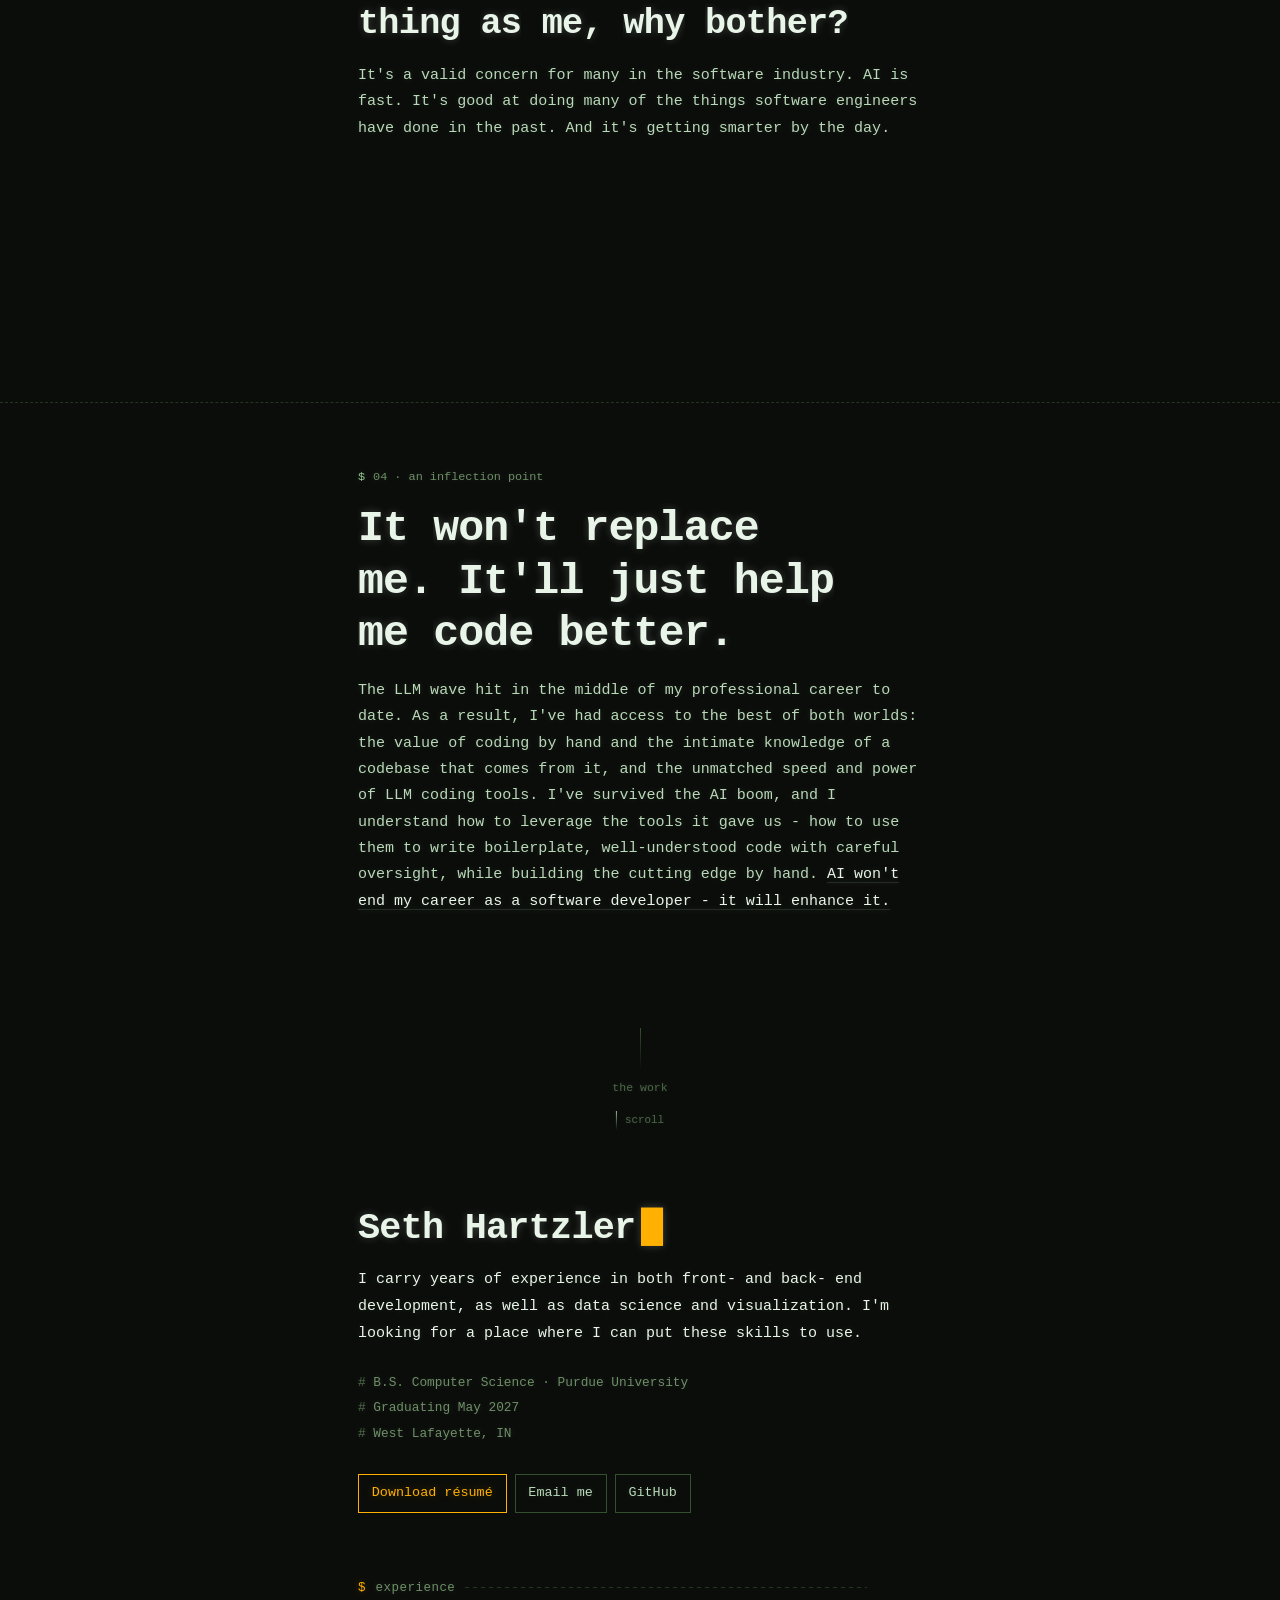
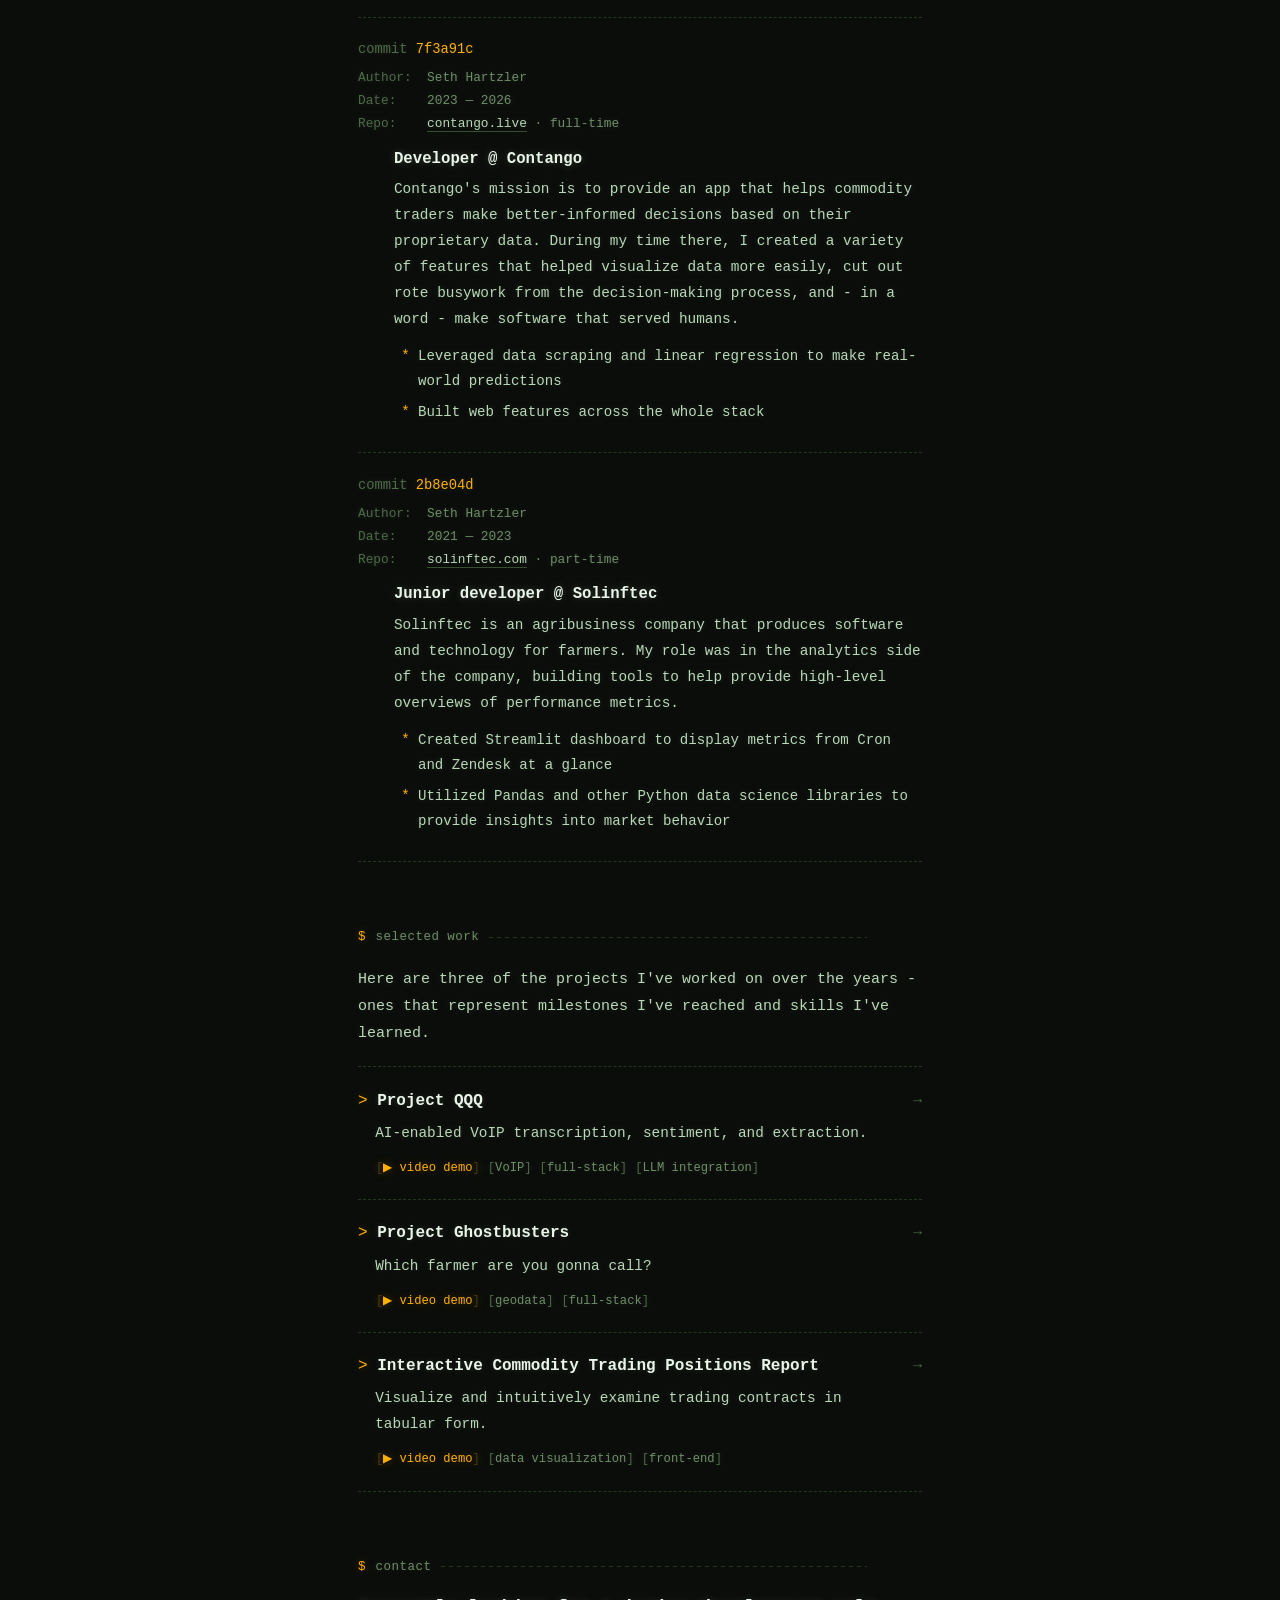
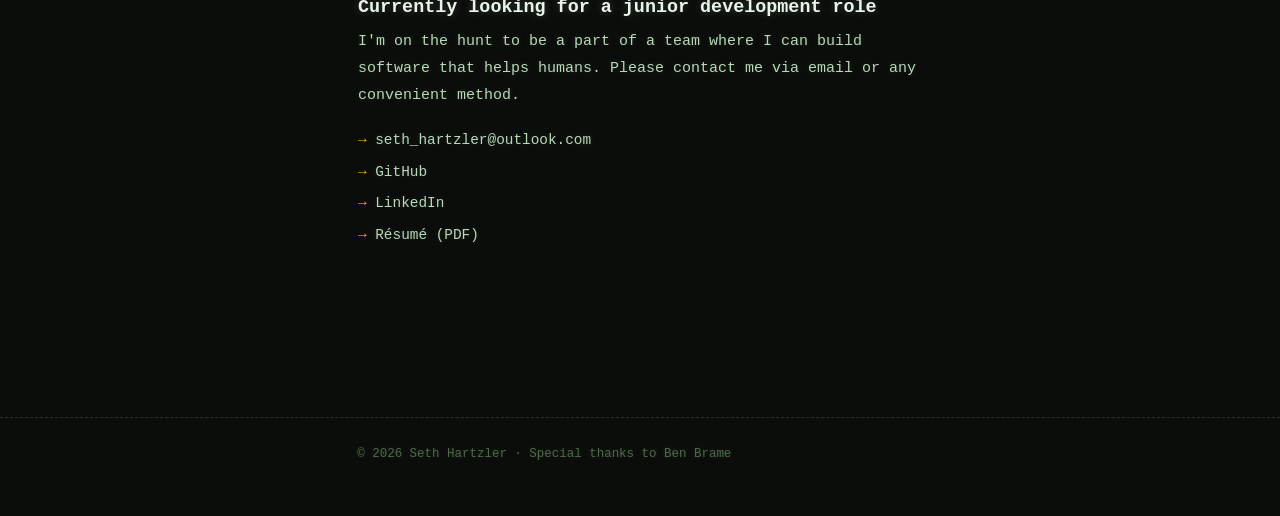
==== commit bc901444: "Minor tweaks" ====
--- a/index.html
+++ b/index.html
@@ -130,7 +130,7 @@
           <p class="commit__meta"><b>Date:</b> 2023 — 2026</p>
           <p class="commit__meta"><b>Repo:</b> <a href="https://contango.live" target="_blank" rel="noopener">contango.live</a> · full-time</p>
           <div class="commit__body">
-            <h3>Junior developer @ Contango</h3>
+            <h3>Developer @ Contango</h3>
             <p>
               Contango's mission is to provide an app that helps commodity traders make better-informed decisions based on their proprietary data. During
               my time there, I created a variety of features that helped visualize data more easily, cut out rote busywork
